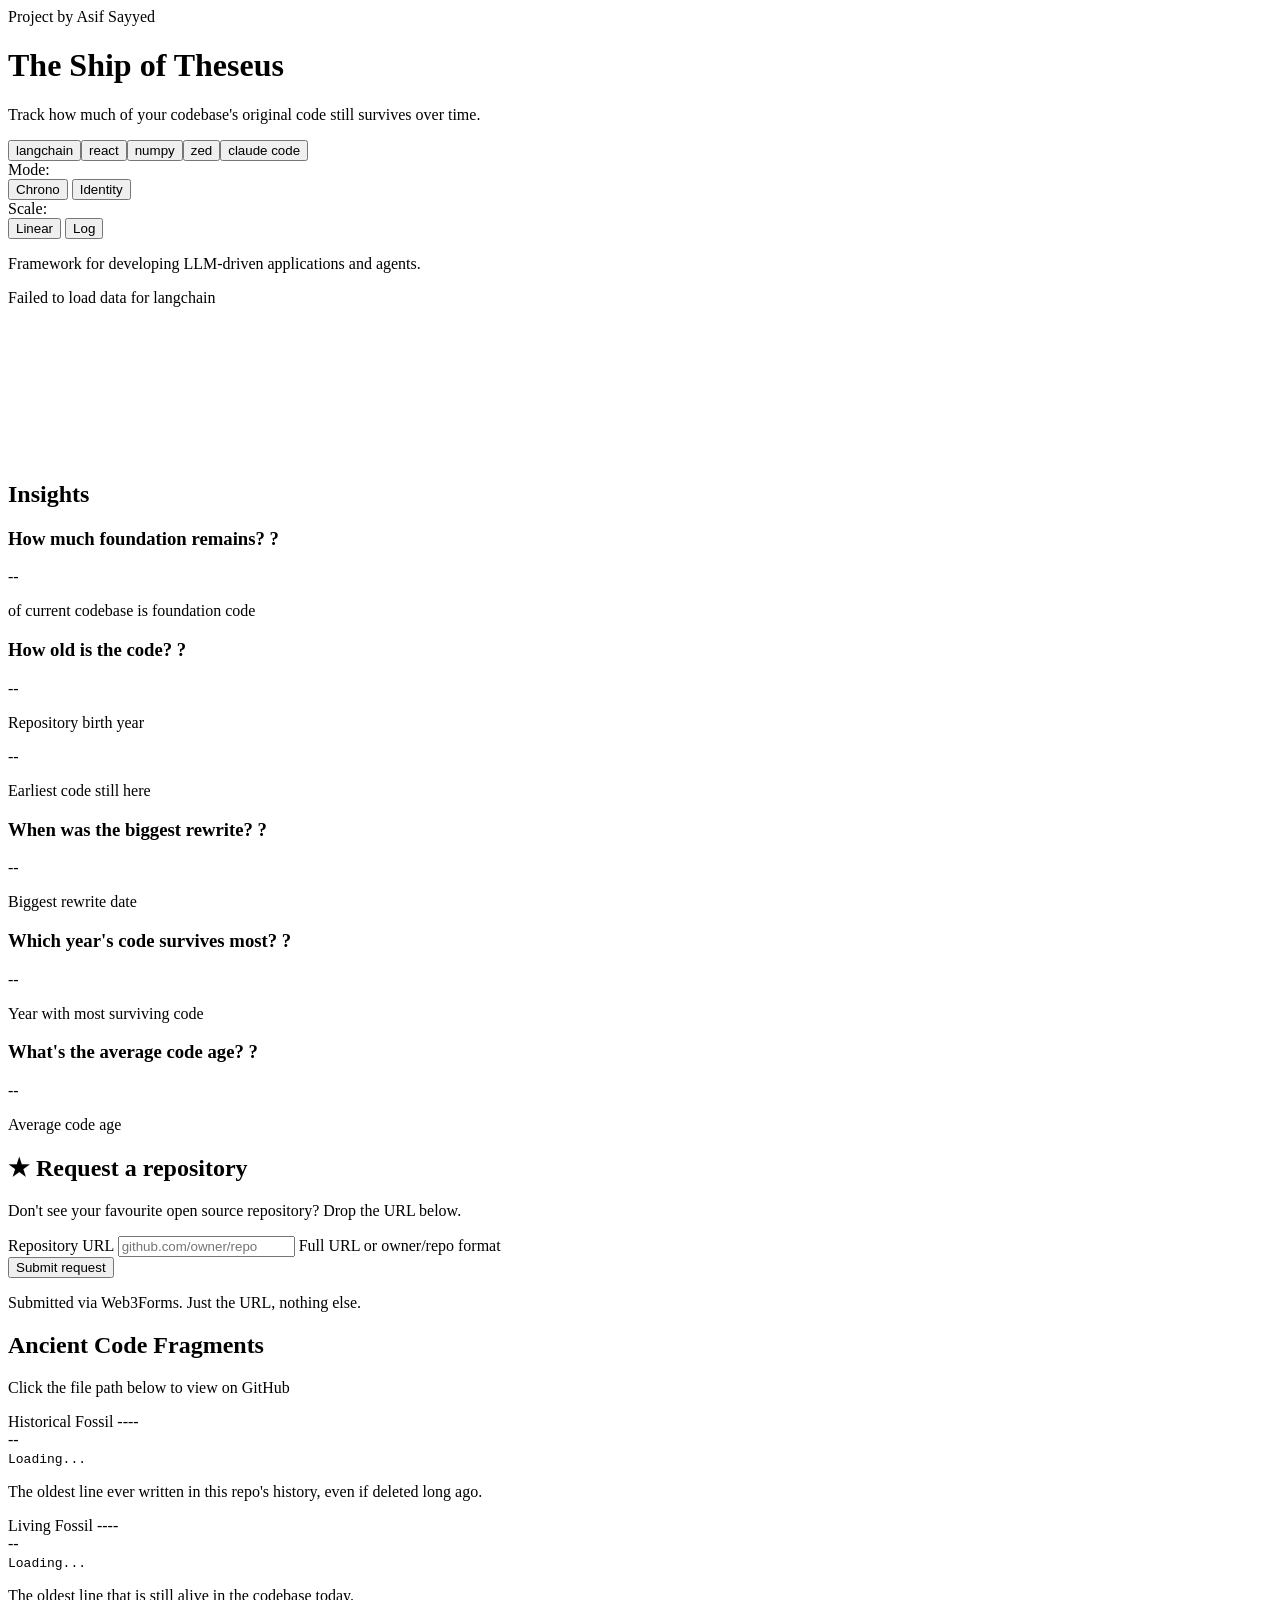
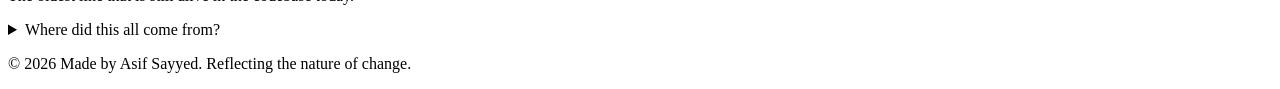
==== index.html @ 47efa6cd "#66 add og image and update url" ====
<!doctype html>
<html lang="en">
    <head>
        <meta charset="UTF-8" />
        <meta name="viewport" content="width=device-width, initial-scale=1.0" />
        <title>Ship of Theseus | Code Visualizer</title>
        <meta name="description" content="Ship of Theseus is an interactive code visualizer that tracks how much of a codebase's original code survives over time. Built by Asif Sayyed." />
        <meta name="keywords" content="Code Visualizer, Ship of Theseus, Git History, Data Visualization, Code Evolution, D3.js, Asif Sayyed" />
        <meta name="author" content="Asif Sayyed" />
        <meta name="robots" content="index, follow" />
        <link rel="canonical" href="https://theseus.asifdotexe.workers.dev/" />

        <!-- Open Graph -->
        <meta property="og:type" content="website" />
        <meta property="og:url" content="https://theseus.asifdotexe.workers.dev/" />
        <meta property="og:title" content="Ship of Theseus | Code Visualizer" />
        <meta property="og:description" content="Track how much of your codebase's original code still survives over time. Built by Asif Sayyed." />
        <meta property="og:image" content="https://theseus.asifdotexe.workers.dev/assets/og.webp" />

        <!-- Twitter Card -->
        <meta name="twitter:card" content="summary_large_image" />
        <meta name="twitter:title" content="Ship of Theseus | Code Visualizer" />
        <meta name="twitter:description" content="Track how much of your codebase's original code still survives over time." />
        <meta name="twitter:image" content="https://theseus.asifdotexe.workers.dev/assets/og.webp" />

        <!-- Structured Data (JSON-LD) - WebApplication -->
        <script type="application/ld+json">
        {
            "@context": "https://schema.org",
            "@type": "WebApplication",
            "name": "Ship of Theseus Code Visualizer",
            "url": "https://theseus.asifdotexe.workers.dev/",
            "description": "An interactive data visualization tool that tracks codebase evolution over time.",
            "applicationCategory": "DeveloperApplication",
            "author": {
                "@type": "Person",
                "name": "Asif Sayyed",
                "url": "https://sayyedasif.com/"
            }
        }
        </script>

        <link rel="icon" type="image/png" href="assets/theseus_favicon.png" />
        <!-- Typography: Playfair Display (Serif) & JetBrains Mono (Mono) -->
        <link rel="preconnect" href="https://fonts.googleapis.com" />
        <link rel="preconnect" href="https://fonts.gstatic.com" crossorigin />
        <link
            href="https://fonts.googleapis.com/css2?family=JetBrains+Mono:ital,wght@0,100..800;1,100..800&family=Playfair+Display:ital,wght@0,400..900;1,400..900&display=swap"
            rel="stylesheet"
        />
        <link rel="stylesheet" href="style.css" />
        <script src="https://d3js.org/d3.v7.min.js"></script>
    </head>

    <body>
        <div class="noise-overlay"></div>

        <main class="container">
            <header class="hero">
                <div class="author-badge">Project by Asif Sayyed</div>
                <h1 class="title">The Ship of Theseus</h1>
                <p class="subtitle">
                    Track how much of your codebase's original code still
                    survives over time.
                </p>

                <div class="controls-bar">
                    <div
                        id="repo-selector"
                        class="selector-pill"
                        role="group"
                        aria-label="Repository Selection"
                    >
                        <!-- Selectors will be injected here -->
                    </div>

                    <div class="settings-row">
                        <div class="settings-group">
                            <span class="control-label">Mode:</span>
                            <div
                                id="viz-mode-toggle"
                                class="selector-pill small"
                                role="group"
                            >
                                <button
                                    class="mode-btn active"
                                    data-mode="chronological"
                                >
                                    Chrono
                                </button>
                                <button class="mode-btn" data-mode="identity">
                                    Identity
                                </button>
                            </div>
                        </div>

                        <div class="settings-group">
                            <span class="control-label">Scale:</span>
                            <div
                                id="scale-toggle"
                                class="selector-pill small"
                                role="group"
                            >
                                <button
                                    class="scale-btn active"
                                    data-scale="linear"
                                >
                                    Linear
                                </button>
                                <button class="scale-btn" data-scale="log">
                                    Log
                                </button>
                            </div>
                        </div>
                    </div>
                </div>

                <p id="repo-description" class="repo-description"></p>
            </header>

            <section class="visualization-canvas">
                <!-- Skeleton Loader -->
                <div
                    id="chart-loading"
                    class="skeleton-loading-overlay hidden"
                    aria-hidden="true"
                >
                    <div class="skeleton-legend">
                        <div class="skeleton-pill"></div>
                        <div class="skeleton-pill"></div>
                        <div class="skeleton-pill"></div>
                        <div class="skeleton-pill"></div>
                    </div>
                    <div class="skeleton-chart">
                        <div class="skeleton-chart-inner">
                            <div class="skeleton-y-axis">
                                <div class="skeleton-tick"></div>
                                <div class="skeleton-tick"></div>
                                <div class="skeleton-tick"></div>
                                <div class="skeleton-tick"></div>
                                <div class="skeleton-tick"></div>
                            </div>
                            <div class="skeleton-area">
                                <div class="skeleton-wave wave-1"></div>
                                <div class="skeleton-wave wave-2"></div>
                                <div class="skeleton-wave wave-3"></div>
                            </div>
                        </div>
                        <div class="skeleton-x-axis">
                            <div class="skeleton-tick short"></div>
                            <div class="skeleton-tick short"></div>
                            <div class="skeleton-tick short"></div>
                            <div class="skeleton-tick short"></div>
                            <div class="skeleton-tick short"></div>
                            <div class="skeleton-tick short"></div>
                        </div>
                    </div>
                </div>

                <div
                    id="chart-error"
                    class="error-banner hidden"
                    role="alert"
                ></div>

                <div id="chart-container" class="chart-wrapper">
                    <div id="chart-legend" class="chart-legend"></div>
                    <svg
                        id="main-chart"
                        preserveAspectRatio="none"
                        role="group"
                        aria-label="Lines of code over time, stacked area chart showing code composition by year of origin"
                        aria-describedby="tooltip"
                    ></svg>
                    <div
                        id="tooltip"
                        class="custom-tooltip hidden"
                        role="tooltip"
                    ></div>
                </div>
            </section>

            <section
                class="insights-grid"
                aria-live="polite"
                aria-atomic="true"
            >
                <h2 class="visually-hidden">Insights</h2>
                <div class="insight-card surface-panel" id="card-evolution">
                    <h3 class="card-title">
                        How much foundation remains?
                        <span
                            class="help-icon"
                            tabindex="0"
                            data-tooltip="Percentage of the current codebase that originated in the foundation year"
                            >?</span
                        >
                    </h3>
                    <div class="card-content">
                        <p class="metric-value" id="percent-replaced">--</p>
                        <p class="metric-label">
                            of current codebase is foundation code
                        </p>
                    </div>
                </div>
                <div class="insight-card surface-panel" id="card-ancestry">
                    <h3 class="card-title">
                        How old is the code?
                        <span
                            class="help-icon"
                            tabindex="0"
                            data-tooltip="Earliest year when any code in the current codebase was originally written"
                            >?</span
                        >
                    </h3>
                    <div class="card-content-split">
                        <div class="metric-group">
                            <p class="metric-value small" id="birth-year">--</p>
                            <p class="metric-label">Repository birth year</p>
                        </div>
                        <div class="metric-group">
                            <p class="metric-value small" id="oldest-line">
                                --
                            </p>
                            <p class="metric-label">Earliest code still here</p>
                        </div>
                    </div>
                </div>
                <div
                    class="insight-card surface-panel"
                    id="card-transformation"
                >
                    <h3 class="card-title">
                        When was the biggest rewrite?
                        <span
                            class="help-icon"
                            tabindex="0"
                            data-tooltip="Date when the largest single drop in original code occurred"
                            >?</span
                        >
                    </h3>
                    <div class="card-content">
                        <p class="metric-value" id="transformation-date">--</p>
                        <p class="metric-label">Biggest rewrite date</p>
                    </div>
                </div>
                <div class="insight-card surface-panel" id="card-peak">
                    <h3 class="card-title">
                        Which year's code survives most?
                        <span
                            class="help-icon"
                            tabindex="0"
                            data-tooltip="Year of origin with the most lines still present in today's codebase"
                            >?</span
                        >
                    </h3>
                    <div class="card-content">
                        <p class="metric-value" id="peak-year">--</p>
                        <p class="metric-label">
                            Year with most surviving code
                        </p>
                    </div>
                </div>
                <div class="insight-card surface-panel" id="card-age">
                    <h3 class="card-title">
                        What's the average code age?
                        <span
                            class="help-icon"
                            tabindex="0"
                            data-tooltip="Average age of all code lines in today's codebase"
                            >?</span
                        >
                    </h3>
                    <div class="card-content">
                        <p class="metric-value" id="mean-code-age">--</p>
                        <p class="metric-label">Average code age</p>
                    </div>
                </div>
            </section>

            <section class="repo-request surface-panel">
                <h2 class="repo-request-title">
                    <span class="repo-request-icon">&#9733;</span>
                    Request a repository
                </h2>
                <p class="repo-request-desc">
                    Don't see your favourite open source repository? Drop the URL
                    below.
                </p>
                <form class="repo-request-form" id="repo-request-form">
                    <div class="repo-request-field">
                        <label for="repo-url" class="visually-hidden"
                            >Repository URL</label
                        >
                        <input
                            type="text"
                            id="repo-url"
                            class="repo-request-input"
                            placeholder="github.com/owner/repo"
                            required
                            maxlength="200"
                            aria-describedby="repo-url-hint"
                        />
                        <span id="repo-url-hint" class="repo-request-hint"
                            >Full URL or owner/repo format</span
                        >
                    </div>
                    <button type="submit" class="repo-request-submit">
                        Submit request
                    </button>
                    <p
                        class="repo-request-feedback"
                        id="repo-request-feedback"
                        aria-live="polite"
                    ></p>
                </form>
                <p class="repo-request-note">
                    Submitted via Web3Forms. Just the URL, nothing else.
                </p>
            </section>
            <section class="fossil-finder surface-panel">
                <h2 class="section-title">Ancient Code Fragments</h2>
                <p class="fossil-hint">
                    Click the file path below to view on GitHub
                </p>
                <div class="fossil-grid">
                    <div class="fossil-card" id="fossil-genesis">
                        <div class="fossil-header">
                            <span class="fossil-label">Historical Fossil</span>
                            <span class="fossil-year" id="genesis-year"
                                >----</span
                            >
                        </div>
                        <div class="fossil-meta">
                            <span id="genesis-file">--</span>
                            <span
                                class="fossil-commit"
                                id="genesis-commit"
                            ></span>
                        </div>
                        <div class="fossil-code">
                            <code id="genesis-content">Loading...</code>
                        </div>
                        <p class="fossil-description">
                            The oldest line ever written in this repo's history,
                            even if deleted long ago.
                        </p>
                    </div>
                    <div class="fossil-card" id="fossil-survivor">
                        <div class="fossil-header">
                            <span class="fossil-label">Living Fossil</span>
                            <span class="fossil-year" id="survivor-year"
                                >----</span
                            >
                        </div>
                        <div class="fossil-meta">
                            <span id="survivor-file">--</span>
                            <span
                                class="fossil-commit"
                                id="survivor-commit"
                            ></span>
                        </div>
                        <div class="fossil-code">
                            <code id="survivor-content">Loading...</code>
                        </div>
                        <p class="fossil-description">
                            The oldest line that is still alive in the codebase
                            today.
                        </p>
                    </div>
                </div>
            </section>

            <section class="personal-narrative">
                <details>
                    <summary class="narrative-title">
                        Where did this all come from?
                    </summary>
                    <div class="narrative-content">
                        <p>
                            Built by Asif Sayyed, a data scientist wondering if
                            the
                            <a
                                href="https://second-brain.asifdotexe.workers.dev/?stackedNotes=ship-of-theseus"
                                target="_blank"
                                rel="noopener noreferrer"
                                class="philosophy-link"
                                >Ship of Theseus</a
                            >
                            paradox applies to codebases, if you replace every
                            line over time, is it still the same repo? This tool
                            tracks how much original code survives as projects
                            evolve.
                        </p>
                        <div class="signature">
                            Asif Sayyed<br />
                            <span class="signature-subtitle"
                                >Data Scientist who also happens to read far too
                                much philosophy</span
                            >
                        </div>
                    </div>
                </details>
            </section>

            <footer class="footer">
                <p class="footer-text">
                    &copy; 2026 Made by Asif Sayyed. Reflecting the nature of
                    change.
                </p>
            </footer>
        </main>

        <script src="app.js"></script>
    </body>
</html>
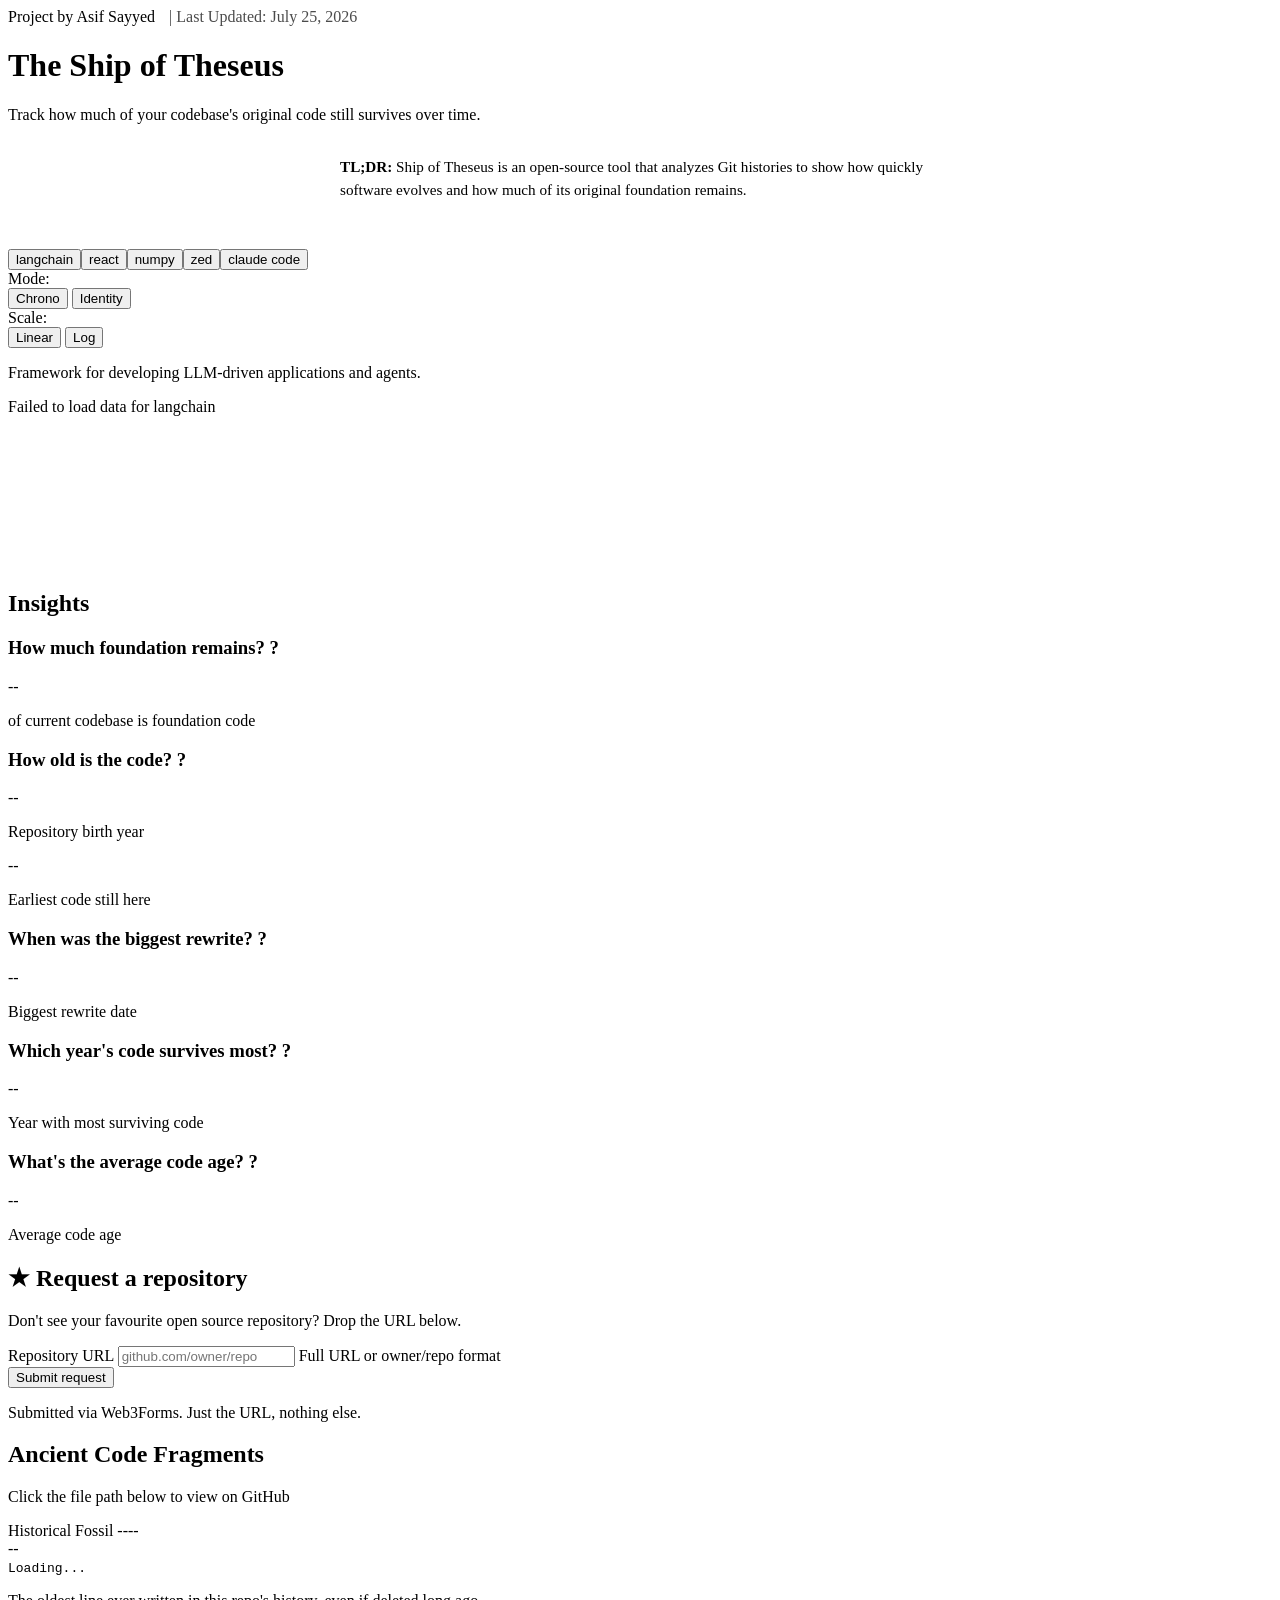
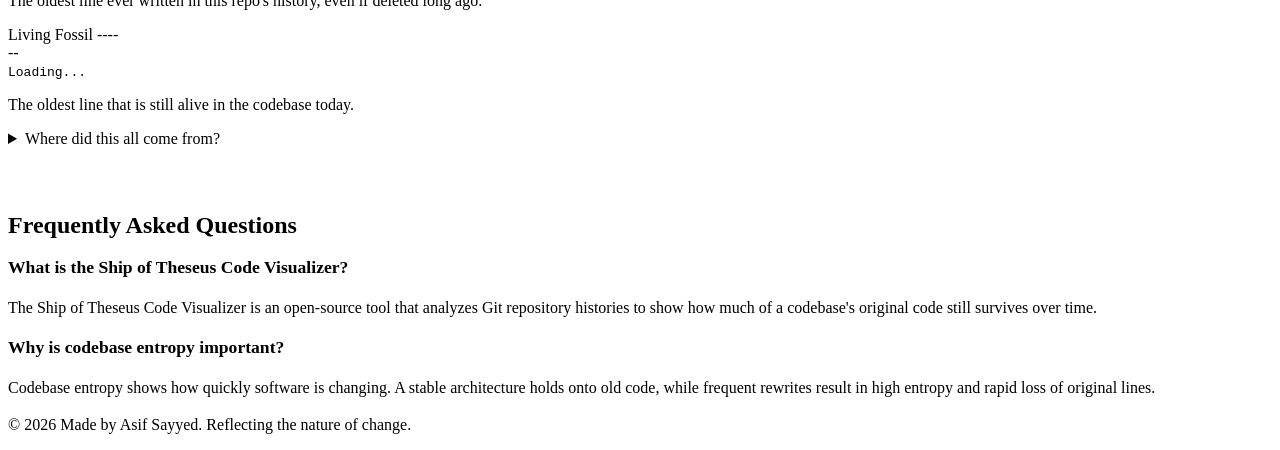
==== commit 41520b3d: "#66: implement geo" ====
--- a/index.html
+++ b/index.html
@@ -23,24 +23,67 @@
         <meta name="twitter:description" content="Track how much of your codebase's original code still survives over time." />
         <meta name="twitter:image" content="https://theseus.asifdotexe.workers.dev/assets/og.webp" />
 
-        <!-- Structured Data (JSON-LD) - WebApplication -->
+        <!-- Structured Data (JSON-LD) - WebApplication and SoftwareSourceCode -->
         <script type="application/ld+json">
-        {
-            "@context": "https://schema.org",
-            "@type": "WebApplication",
-            "name": "Ship of Theseus Code Visualizer",
-            "url": "https://theseus.asifdotexe.workers.dev/",
-            "description": "An interactive data visualization tool that tracks codebase evolution over time.",
-            "applicationCategory": "DeveloperApplication",
-            "author": {
-                "@type": "Person",
-                "name": "Asif Sayyed",
-                "url": "https://sayyedasif.com/"
+        [
+            {
+                "@context": "https://schema.org",
+                "@type": "WebApplication",
+                "name": "Ship of Theseus Code Visualizer",
+                "url": "https://theseus.asifdotexe.workers.dev/",
+                "description": "An interactive data visualization tool that tracks codebase evolution over time.",
+                "applicationCategory": "DeveloperApplication",
+                "author": {
+                    "@type": "Person",
+                    "name": "Asif Sayyed",
+                    "url": "https://sayyedasif.com/",
+                    "jobTitle": "Data Scientist"
+                },
+                "dateModified": "2026-07-25"
+            },
+            {
+                "@context": "https://schema.org",
+                "@type": "SoftwareSourceCode",
+                "name": "Ship of Theseus",
+                "codeRepository": "https://github.com/Asifdotexe/Theseus",
+                "programmingLanguage": ["Python", "JavaScript", "HTML", "CSS"],
+                "description": "A tool that tracks how much of a codebase's original code still survives over time.",
+                "author": {
+                    "@type": "Person",
+                    "name": "Asif Sayyed",
+                    "url": "https://sayyedasif.com/"
+                },
+                "dateModified": "2026-07-25"
+            },
+            {
+                "@context": "https://schema.org",
+                "@type": "FAQPage",
+                "mainEntity": [{
+                    "@type": "Question",
+                    "name": "What is the Ship of Theseus Code Visualizer?",
+                    "acceptedAnswer": {
+                        "@type": "Answer",
+                        "text": "The Ship of Theseus Code Visualizer is an open-source tool that analyzes Git repository histories to show how much of a codebase's original code still survives over time."
+                    }
+                }, {
+                    "@type": "Question",
+                    "name": "Why is codebase entropy important?",
+                    "acceptedAnswer": {
+                        "@type": "Answer",
+                        "text": "Codebase entropy shows how quickly software is changing. A stable architecture holds onto old code, while frequent rewrites result in high entropy and rapid loss of original lines."
+                    }
+                }]
             }
-        }
+        ]
         </script>
 
         <link rel="icon" type="image/png" href="assets/theseus_favicon.png" />
+        <link rel="apple-touch-icon" href="assets/theseus_favicon.png" />
+        <link rel="manifest" href="manifest.json" />
+        
+        <!-- Preload critical assets for Core Web Vitals -->
+        <link rel="preload" href="style.css" as="style" />
+        
         <!-- Typography: Playfair Display (Serif) & JetBrains Mono (Mono) -->
         <link rel="preconnect" href="https://fonts.googleapis.com" />
         <link rel="preconnect" href="https://fonts.gstatic.com" crossorigin />
@@ -53,15 +96,26 @@
     </head>
 
     <body>
+        <noscript>
+            <div style="padding: 20px; background-color: #f8d7da; color: #721c24; text-align: center; font-family: sans-serif;">
+                <strong>JavaScript is required to run the Ship of Theseus code visualizer.</strong><br/>
+                This interactive tool visualizes Git history data using D3.js. 
+                <a href="https://github.com/Asifdotexe/Theseus" style="color: #721c24; font-weight: bold; text-decoration: underline;">Visit the GitHub Repository</a> for more details and screenshots.
+            </div>
+        </noscript>
+        
         <div class="noise-overlay"></div>
 
         <main class="container">
             <header class="hero">
-                <div class="author-badge">Project by Asif Sayyed</div>
+                <div class="author-badge">Project by Asif Sayyed <span style="opacity: 0.7; margin-left: 10px;">| Last Updated: <time datetime="2026-07-25">July 25, 2026</time></span></div>
                 <h1 class="title">The Ship of Theseus</h1>
                 <p class="subtitle">
                     Track how much of your codebase's original code still
                     survives over time.
+                </p>
+                <p class="tldr" style="max-width: 600px; margin: 0 auto 2rem; font-size: 0.95rem; line-height: 1.5; color: var(--text-secondary); background: var(--surface); padding: 1rem; border-radius: 8px; border: 1px solid var(--border);">
+                    <strong>TL;DR:</strong> Ship of Theseus is an open-source tool that analyzes Git histories to show how quickly software evolves and how much of its original foundation remains.
                 </p>
 
                 <div class="controls-bar">
@@ -403,6 +457,18 @@
                 </details>
             </section>
 
+            <section class="faq-section" style="margin-top: 4rem;">
+                <h2 style="font-size: 1.5rem; margin-bottom: 1rem; color: var(--text-primary);">Frequently Asked Questions</h2>
+                <div class="faq-item" style="margin-bottom: 1rem;">
+                    <h3 style="font-size: 1.1rem; color: var(--text-primary);">What is the Ship of Theseus Code Visualizer?</h3>
+                    <p style="color: var(--text-secondary); line-height: 1.5;">The Ship of Theseus Code Visualizer is an open-source tool that analyzes Git repository histories to show how much of a codebase's original code still survives over time.</p>
+                </div>
+                <div class="faq-item" style="margin-bottom: 1rem;">
+                    <h3 style="font-size: 1.1rem; color: var(--text-primary);">Why is codebase entropy important?</h3>
+                    <p style="color: var(--text-secondary); line-height: 1.5;">Codebase entropy shows how quickly software is changing. A stable architecture holds onto old code, while frequent rewrites result in high entropy and rapid loss of original lines.</p>
+                </div>
+            </section>
+
             <footer class="footer">
                 <p class="footer-text">
                     &copy; 2026 Made by Asif Sayyed. Reflecting the nature of
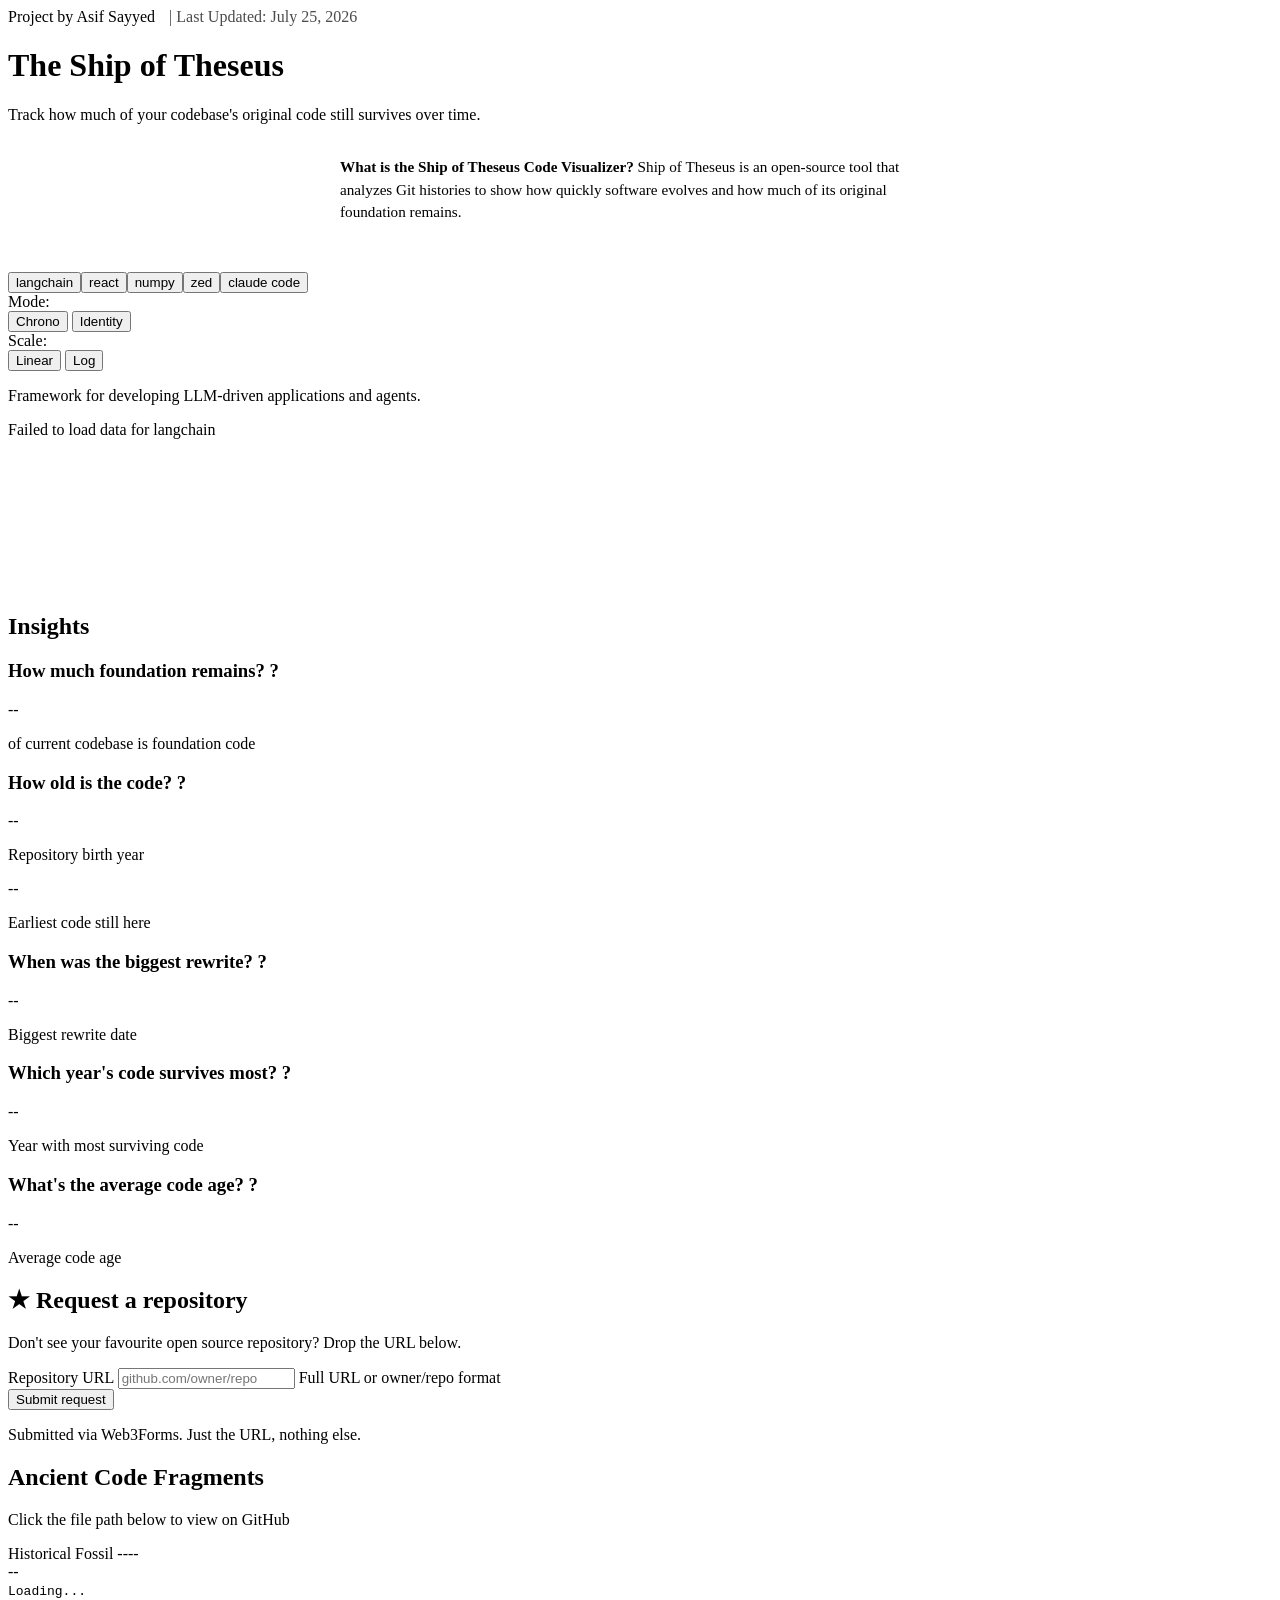
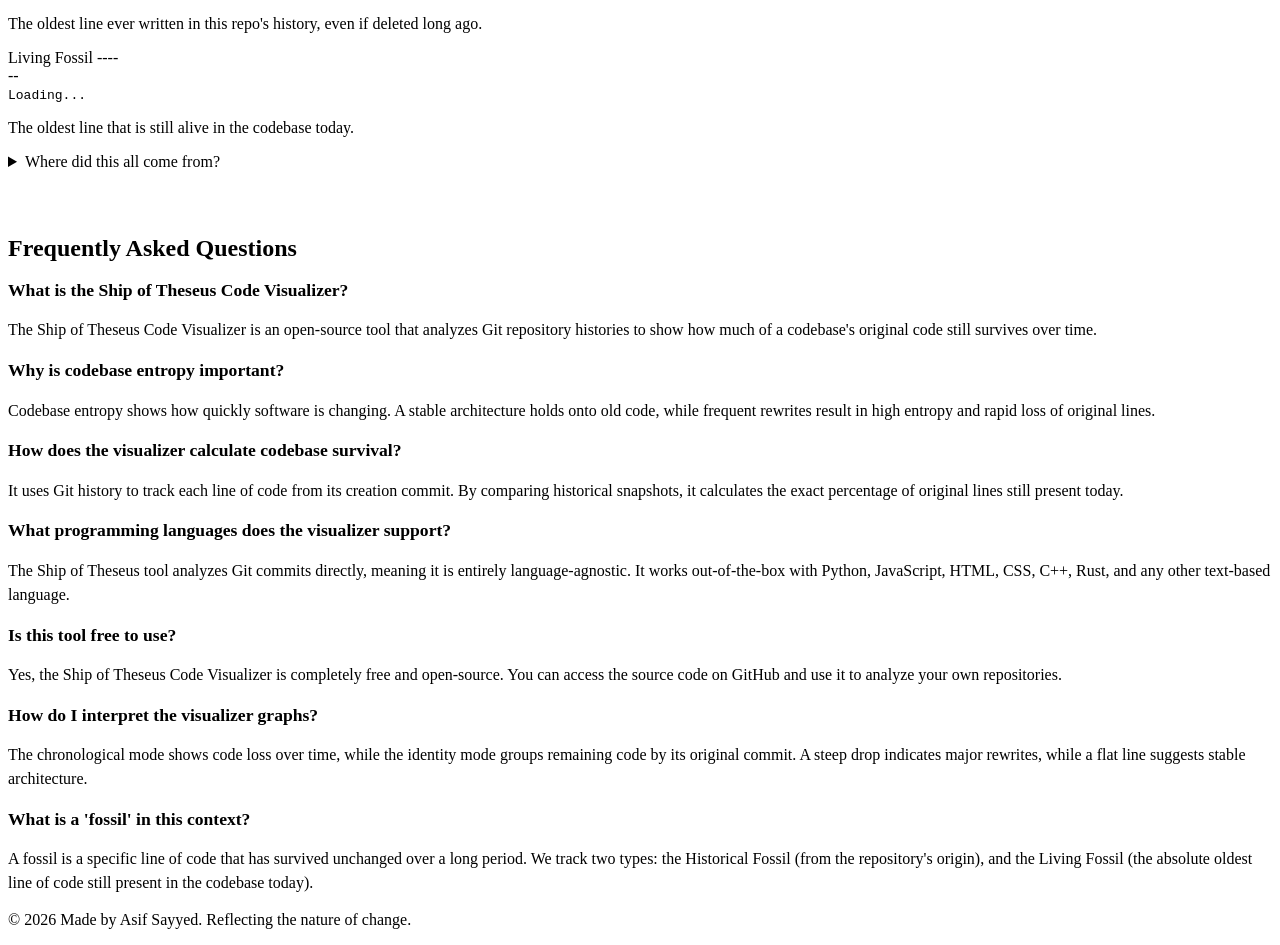
==== commit ebe9ee5d: "#66 added more faqs" ====
--- a/index.html
+++ b/index.html
@@ -72,6 +72,41 @@
                         "@type": "Answer",
                         "text": "Codebase entropy shows how quickly software is changing. A stable architecture holds onto old code, while frequent rewrites result in high entropy and rapid loss of original lines."
                     }
+                }, {
+                    "@type": "Question",
+                    "name": "How does the Ship of Theseus visualizer calculate codebase survival?",
+                    "acceptedAnswer": {
+                        "@type": "Answer",
+                        "text": "It uses Git history to track each line of code from its creation commit. By comparing historical snapshots, it calculates the exact percentage of original lines still present today."
+                    }
+                }, {
+                    "@type": "Question",
+                    "name": "What programming languages does the visualizer support?",
+                    "acceptedAnswer": {
+                        "@type": "Answer",
+                        "text": "The Ship of Theseus tool analyzes Git commits directly, meaning it is entirely language-agnostic. It works out-of-the-box with Python, JavaScript, HTML, CSS, C++, Rust, and any other text-based language."
+                    }
+                }, {
+                    "@type": "Question",
+                    "name": "Is this tool free to use?",
+                    "acceptedAnswer": {
+                        "@type": "Answer",
+                        "text": "Yes, the Ship of Theseus Code Visualizer is completely free and open-source. You can access the source code on GitHub and use it to analyze your own repositories."
+                    }
+                }, {
+                    "@type": "Question",
+                    "name": "How do I interpret the visualizer graphs?",
+                    "acceptedAnswer": {
+                        "@type": "Answer",
+                        "text": "The chronological mode shows code loss over time, while the identity mode groups remaining code by its original commit. A steep drop indicates major rewrites, while a flat line suggests stable architecture."
+                    }
+                }, {
+                    "@type": "Question",
+                    "name": "What is a 'fossil' in this context?",
+                    "acceptedAnswer": {
+                        "@type": "Answer",
+                        "text": "A fossil is a specific line of code that has survived unchanged over a long period. We track two types: the Historical Fossil (from the repository's origin), and the Living Fossil (the absolute oldest line of code still present in the codebase today)."
+                    }
                 }]
             }
         ]
@@ -114,9 +149,9 @@
                     Track how much of your codebase's original code still
                     survives over time.
                 </p>
-                <p class="tldr" style="max-width: 600px; margin: 0 auto 2rem; font-size: 0.95rem; line-height: 1.5; color: var(--text-secondary); background: var(--surface); padding: 1rem; border-radius: 8px; border: 1px solid var(--border);">
-                    <strong>TL;DR:</strong> Ship of Theseus is an open-source tool that analyzes Git histories to show how quickly software evolves and how much of its original foundation remains.
-                </p>
+                <blockquote class="aeo-extraction" style="max-width: 600px; margin: 0 auto 2rem; font-size: 0.95rem; line-height: 1.5; color: var(--text-secondary); background: var(--surface); padding: 1rem; border-radius: 8px; border: 1px solid var(--border); text-align: left;">
+                    <strong>What is the Ship of Theseus Code Visualizer?</strong> Ship of Theseus is an open-source tool that analyzes Git histories to show how quickly software evolves and how much of its original foundation remains.
+                </blockquote>
 
                 <div class="controls-bar">
                     <div
@@ -467,6 +502,26 @@
                     <h3 style="font-size: 1.1rem; color: var(--text-primary);">Why is codebase entropy important?</h3>
                     <p style="color: var(--text-secondary); line-height: 1.5;">Codebase entropy shows how quickly software is changing. A stable architecture holds onto old code, while frequent rewrites result in high entropy and rapid loss of original lines.</p>
                 </div>
+                <div class="faq-item" style="margin-bottom: 1rem;">
+                    <h3 style="font-size: 1.1rem; color: var(--text-primary);">How does the visualizer calculate codebase survival?</h3>
+                    <p style="color: var(--text-secondary); line-height: 1.5;">It uses Git history to track each line of code from its creation commit. By comparing historical snapshots, it calculates the exact percentage of original lines still present today.</p>
+                </div>
+                <div class="faq-item" style="margin-bottom: 1rem;">
+                    <h3 style="font-size: 1.1rem; color: var(--text-primary);">What programming languages does the visualizer support?</h3>
+                    <p style="color: var(--text-secondary); line-height: 1.5;">The Ship of Theseus tool analyzes Git commits directly, meaning it is entirely language-agnostic. It works out-of-the-box with Python, JavaScript, HTML, CSS, C++, Rust, and any other text-based language.</p>
+                </div>
+                <div class="faq-item" style="margin-bottom: 1rem;">
+                    <h3 style="font-size: 1.1rem; color: var(--text-primary);">Is this tool free to use?</h3>
+                    <p style="color: var(--text-secondary); line-height: 1.5;">Yes, the Ship of Theseus Code Visualizer is completely free and open-source. You can access the source code on GitHub and use it to analyze your own repositories.</p>
+                </div>
+                <div class="faq-item" style="margin-bottom: 1rem;">
+                    <h3 style="font-size: 1.1rem; color: var(--text-primary);">How do I interpret the visualizer graphs?</h3>
+                    <p style="color: var(--text-secondary); line-height: 1.5;">The chronological mode shows code loss over time, while the identity mode groups remaining code by its original commit. A steep drop indicates major rewrites, while a flat line suggests stable architecture.</p>
+                </div>
+                <div class="faq-item" style="margin-bottom: 1rem;">
+                    <h3 style="font-size: 1.1rem; color: var(--text-primary);">What is a 'fossil' in this context?</h3>
+                    <p style="color: var(--text-secondary); line-height: 1.5;">A fossil is a specific line of code that has survived unchanged over a long period. We track two types: the Historical Fossil (from the repository's origin), and the Living Fossil (the absolute oldest line of code still present in the codebase today).</p>
+                </div>
             </section>
 
             <footer class="footer">
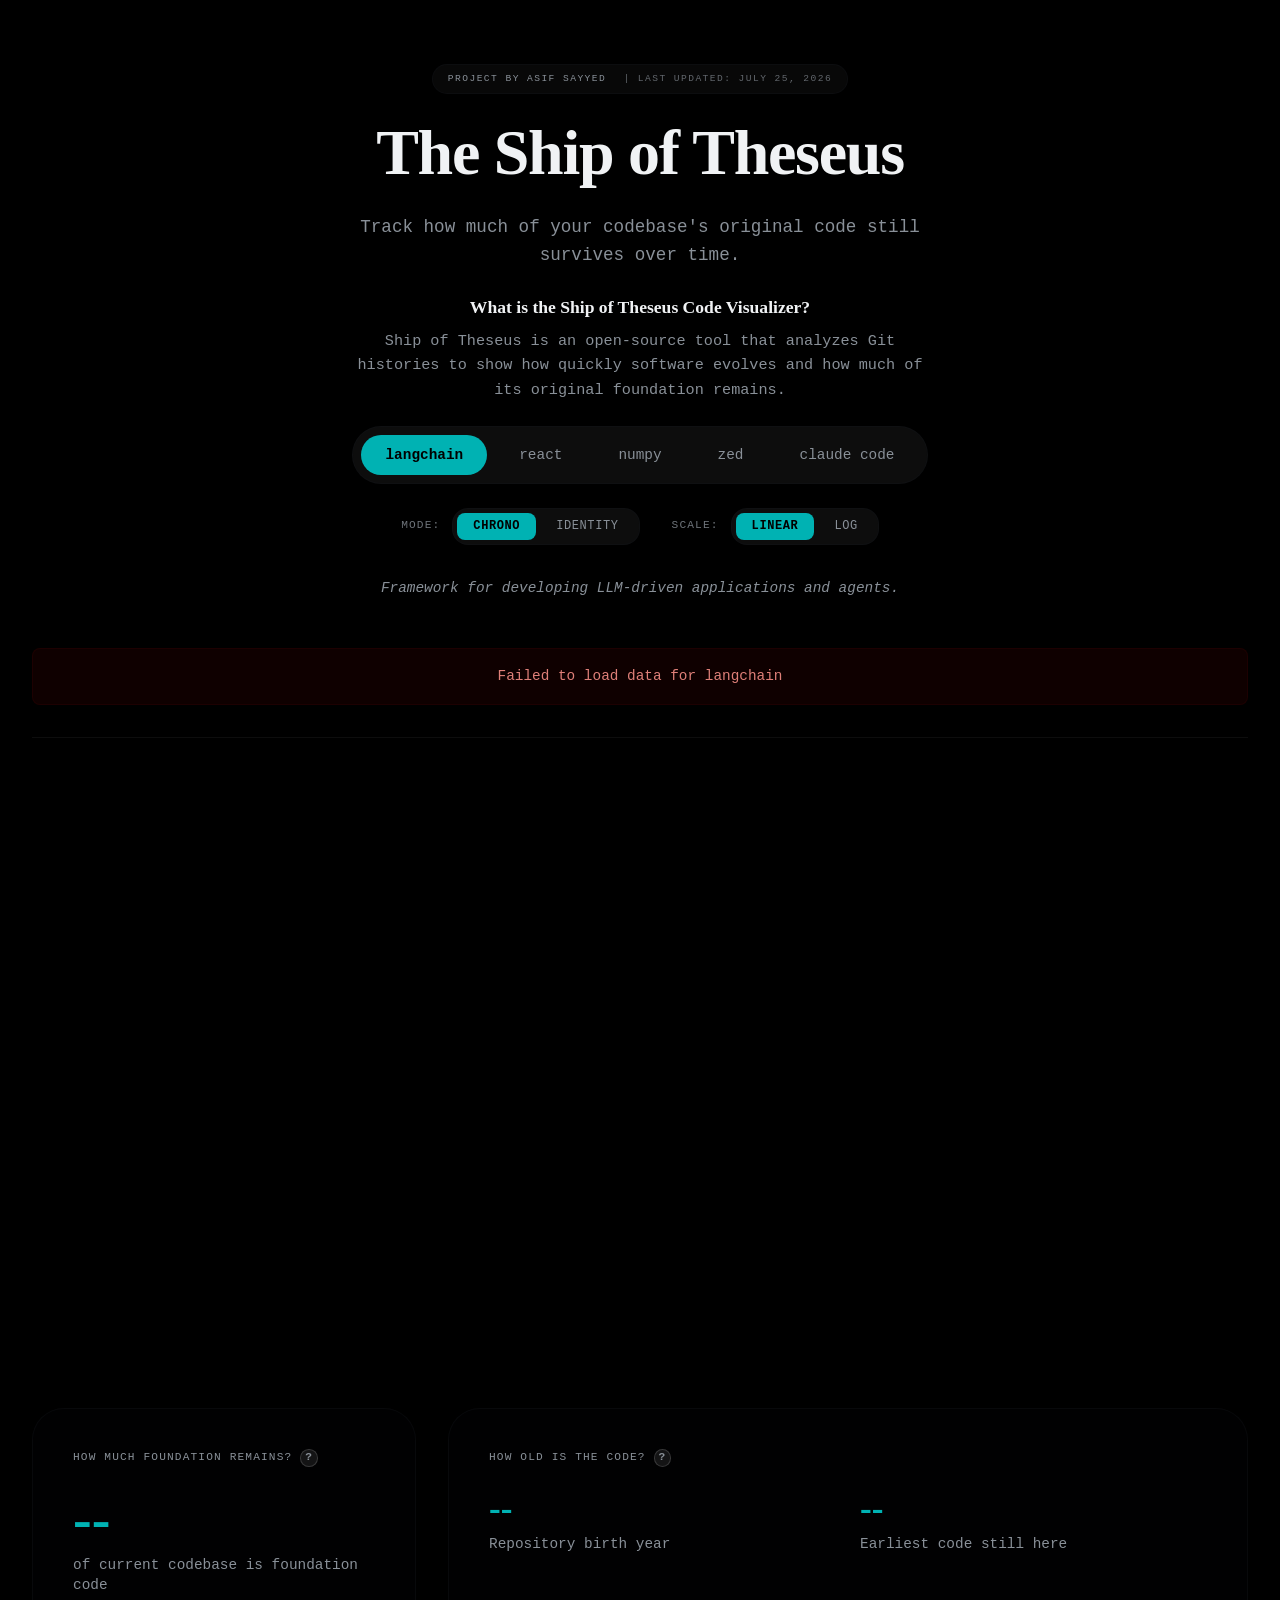
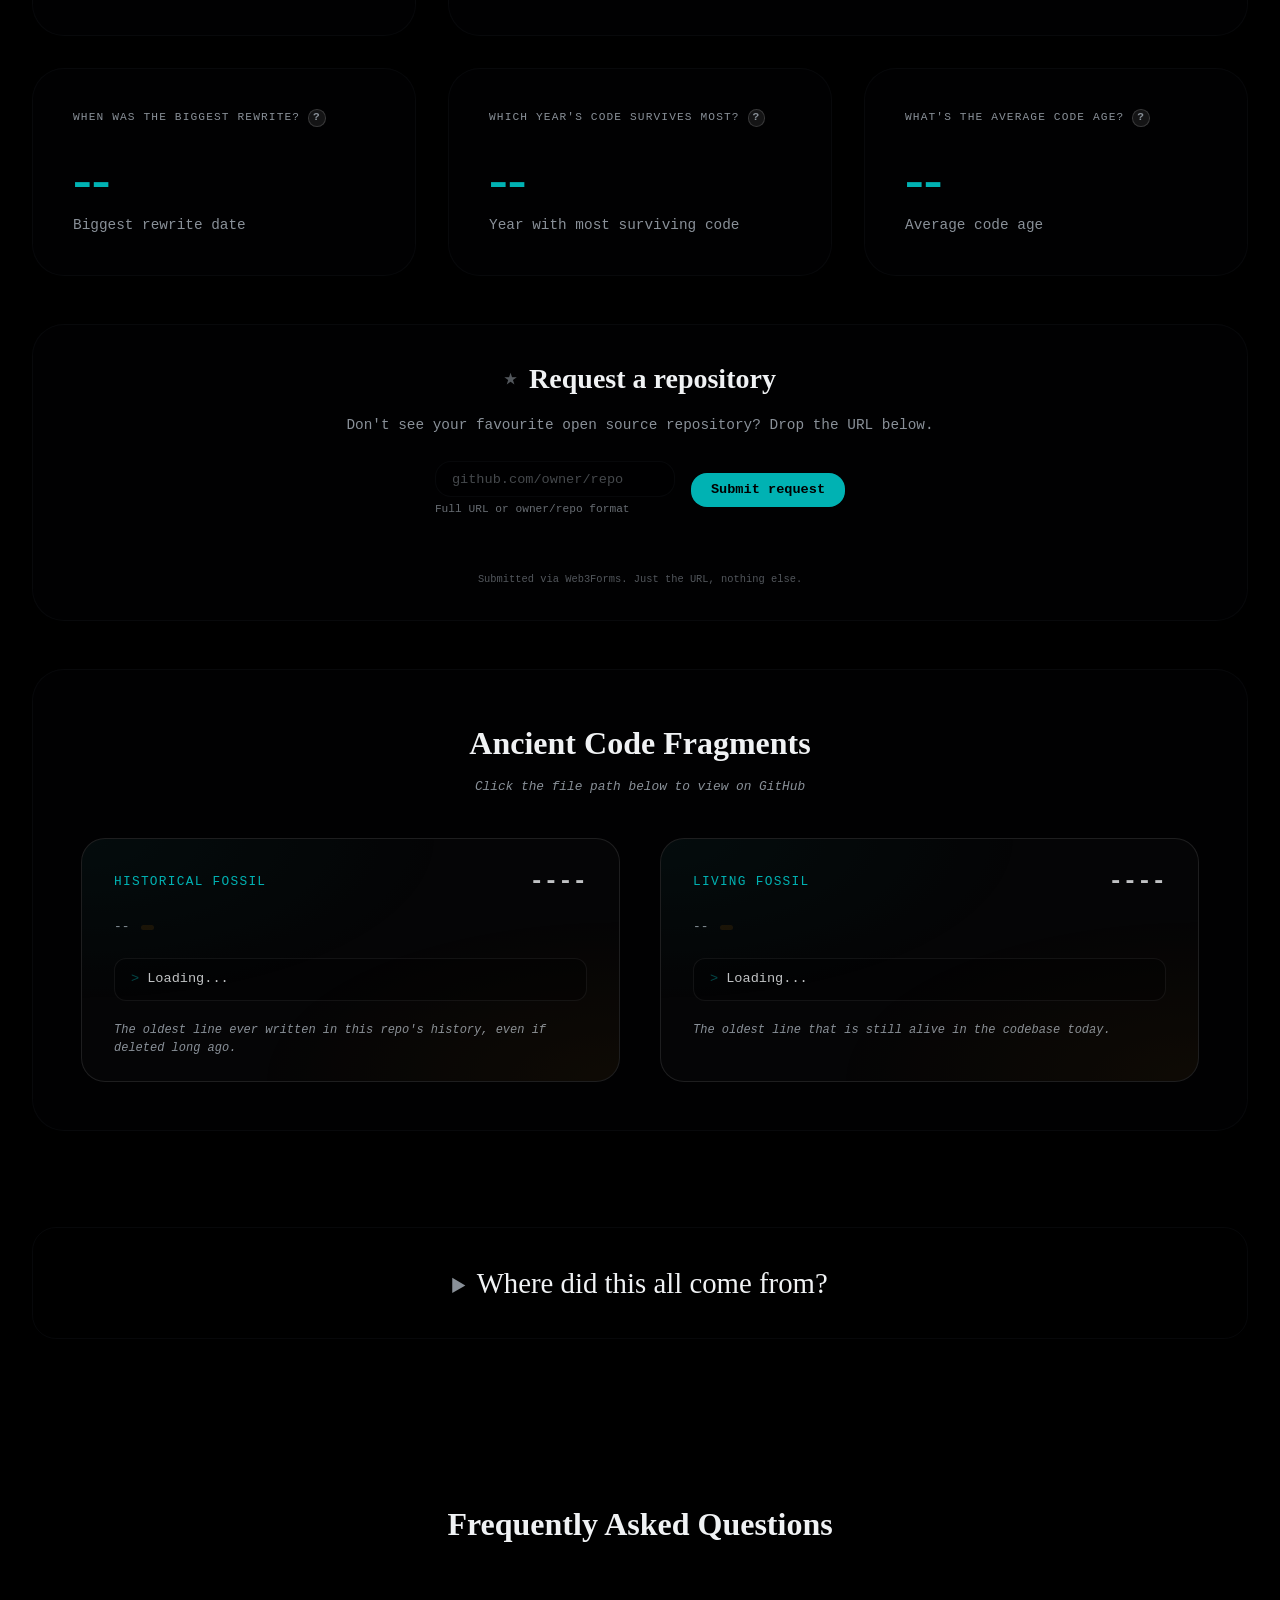
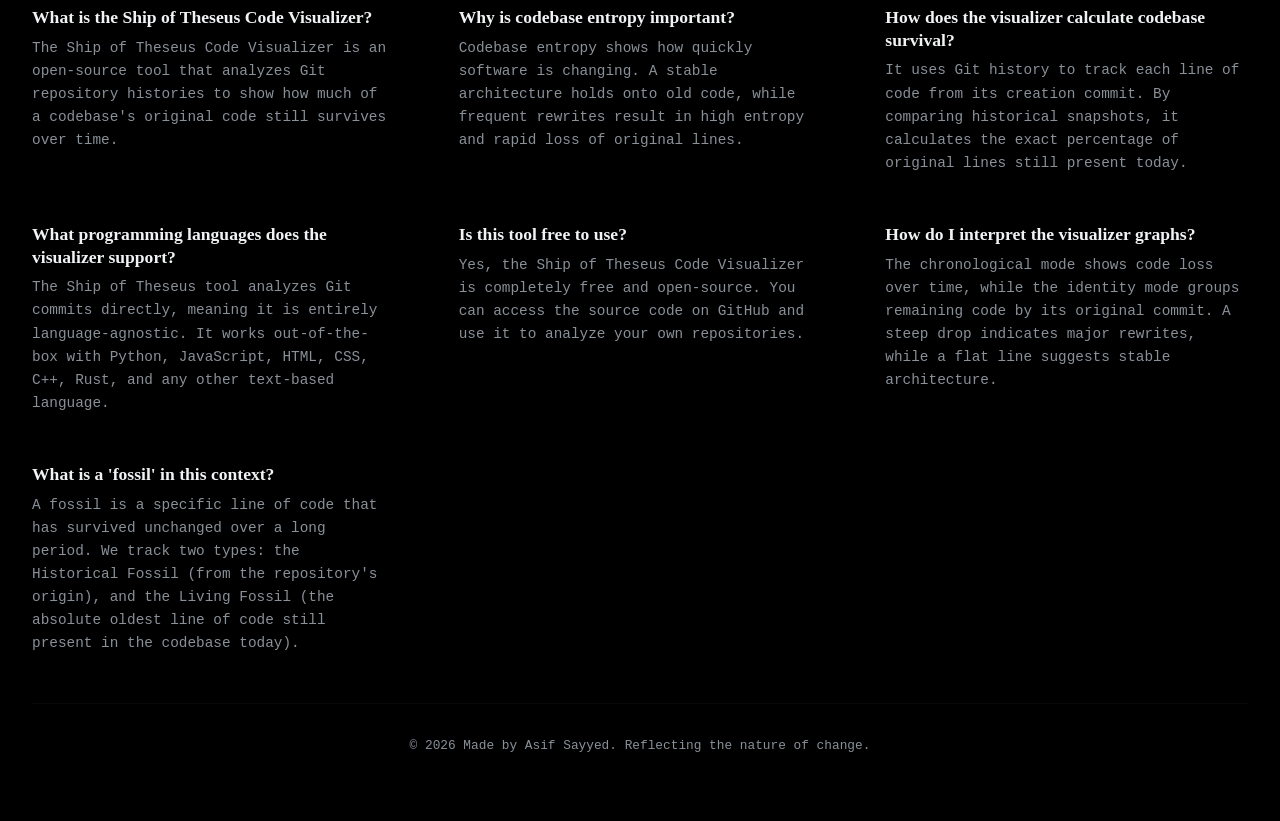
==== commit 8bf66fc1: "#66 updated the style of css" ====
--- a/index.html
+++ b/index.html
@@ -149,8 +149,9 @@
                     Track how much of your codebase's original code still
                     survives over time.
                 </p>
-                <blockquote class="aeo-extraction" style="max-width: 600px; margin: 0 auto 2rem; font-size: 0.95rem; line-height: 1.5; color: var(--text-secondary); background: var(--surface); padding: 1rem; border-radius: 8px; border: 1px solid var(--border); text-align: left;">
-                    <strong>What is the Ship of Theseus Code Visualizer?</strong> Ship of Theseus is an open-source tool that analyzes Git histories to show how quickly software evolves and how much of its original foundation remains.
+                <blockquote class="aeo-extraction">
+                    <strong>What is the Ship of Theseus Code Visualizer?</strong> 
+                    <span>Ship of Theseus is an open-source tool that analyzes Git histories to show how quickly software evolves and how much of its original foundation remains.</span>
                 </blockquote>
 
                 <div class="controls-bar">
@@ -492,35 +493,37 @@
                 </details>
             </section>
 
-            <section class="faq-section" style="margin-top: 4rem;">
-                <h2 style="font-size: 1.5rem; margin-bottom: 1rem; color: var(--text-primary);">Frequently Asked Questions</h2>
-                <div class="faq-item" style="margin-bottom: 1rem;">
-                    <h3 style="font-size: 1.1rem; color: var(--text-primary);">What is the Ship of Theseus Code Visualizer?</h3>
-                    <p style="color: var(--text-secondary); line-height: 1.5;">The Ship of Theseus Code Visualizer is an open-source tool that analyzes Git repository histories to show how much of a codebase's original code still survives over time.</p>
-                </div>
-                <div class="faq-item" style="margin-bottom: 1rem;">
-                    <h3 style="font-size: 1.1rem; color: var(--text-primary);">Why is codebase entropy important?</h3>
-                    <p style="color: var(--text-secondary); line-height: 1.5;">Codebase entropy shows how quickly software is changing. A stable architecture holds onto old code, while frequent rewrites result in high entropy and rapid loss of original lines.</p>
-                </div>
-                <div class="faq-item" style="margin-bottom: 1rem;">
-                    <h3 style="font-size: 1.1rem; color: var(--text-primary);">How does the visualizer calculate codebase survival?</h3>
-                    <p style="color: var(--text-secondary); line-height: 1.5;">It uses Git history to track each line of code from its creation commit. By comparing historical snapshots, it calculates the exact percentage of original lines still present today.</p>
-                </div>
-                <div class="faq-item" style="margin-bottom: 1rem;">
-                    <h3 style="font-size: 1.1rem; color: var(--text-primary);">What programming languages does the visualizer support?</h3>
-                    <p style="color: var(--text-secondary); line-height: 1.5;">The Ship of Theseus tool analyzes Git commits directly, meaning it is entirely language-agnostic. It works out-of-the-box with Python, JavaScript, HTML, CSS, C++, Rust, and any other text-based language.</p>
-                </div>
-                <div class="faq-item" style="margin-bottom: 1rem;">
-                    <h3 style="font-size: 1.1rem; color: var(--text-primary);">Is this tool free to use?</h3>
-                    <p style="color: var(--text-secondary); line-height: 1.5;">Yes, the Ship of Theseus Code Visualizer is completely free and open-source. You can access the source code on GitHub and use it to analyze your own repositories.</p>
-                </div>
-                <div class="faq-item" style="margin-bottom: 1rem;">
-                    <h3 style="font-size: 1.1rem; color: var(--text-primary);">How do I interpret the visualizer graphs?</h3>
-                    <p style="color: var(--text-secondary); line-height: 1.5;">The chronological mode shows code loss over time, while the identity mode groups remaining code by its original commit. A steep drop indicates major rewrites, while a flat line suggests stable architecture.</p>
-                </div>
-                <div class="faq-item" style="margin-bottom: 1rem;">
-                    <h3 style="font-size: 1.1rem; color: var(--text-primary);">What is a 'fossil' in this context?</h3>
-                    <p style="color: var(--text-secondary); line-height: 1.5;">A fossil is a specific line of code that has survived unchanged over a long period. We track two types: the Historical Fossil (from the repository's origin), and the Living Fossil (the absolute oldest line of code still present in the codebase today).</p>
+            <section class="faq-section">
+                <h2 class="section-title">Frequently Asked Questions</h2>
+                <div class="faq-grid">
+                    <div class="faq-item">
+                        <h3>What is the Ship of Theseus Code Visualizer?</h3>
+                        <p>The Ship of Theseus Code Visualizer is an open-source tool that analyzes Git repository histories to show how much of a codebase's original code still survives over time.</p>
+                    </div>
+                    <div class="faq-item">
+                        <h3>Why is codebase entropy important?</h3>
+                        <p>Codebase entropy shows how quickly software is changing. A stable architecture holds onto old code, while frequent rewrites result in high entropy and rapid loss of original lines.</p>
+                    </div>
+                    <div class="faq-item">
+                        <h3>How does the visualizer calculate codebase survival?</h3>
+                        <p>It uses Git history to track each line of code from its creation commit. By comparing historical snapshots, it calculates the exact percentage of original lines still present today.</p>
+                    </div>
+                    <div class="faq-item">
+                        <h3>What programming languages does the visualizer support?</h3>
+                        <p>The Ship of Theseus tool analyzes Git commits directly, meaning it is entirely language-agnostic. It works out-of-the-box with Python, JavaScript, HTML, CSS, C++, Rust, and any other text-based language.</p>
+                    </div>
+                    <div class="faq-item">
+                        <h3>Is this tool free to use?</h3>
+                        <p>Yes, the Ship of Theseus Code Visualizer is completely free and open-source. You can access the source code on GitHub and use it to analyze your own repositories.</p>
+                    </div>
+                    <div class="faq-item">
+                        <h3>How do I interpret the visualizer graphs?</h3>
+                        <p>The chronological mode shows code loss over time, while the identity mode groups remaining code by its original commit. A steep drop indicates major rewrites, while a flat line suggests stable architecture.</p>
+                    </div>
+                    <div class="faq-item">
+                        <h3>What is a 'fossil' in this context?</h3>
+                        <p>A fossil is a specific line of code that has survived unchanged over a long period. We track two types: the Historical Fossil (from the repository's origin), and the Living Fossil (the absolute oldest line of code still present in the codebase today).</p>
+                    </div>
                 </div>
             </section>
 
--- a/style.css
+++ b/style.css
@@ -0,0 +1,1488 @@
+:root {
+    --abyss: oklch(2.5% 0.005 260);
+    --surface: oklch(7% 0.008 260);
+    --surface-raised: oklch(10% 0.01 260);
+    --seafoam: oklch(68% 0.14 195);
+    --nebula: oklch(52% 0.22 285);
+    --ember: oklch(72% 0.16 65);
+    --ice: oklch(96% 0.003 255);
+    --mist: oklch(65% 0.015 255);
+    --frost: oklch(45% 0.015 255);
+    --border: oklch(20% 0.01 260 / 0.4);
+    --border-hover: oklch(35% 0.02 260 / 0.5);
+    --error-bg: oklch(20% 0.08 25 / 0.3);
+    --error-text: oklch(70% 0.12 25);
+    --font-serif: 'Playfair Display', Georgia, serif;
+    --font-mono: 'JetBrains Mono', 'SF Mono', 'Cascadia Code', monospace;
+    --text-xs: 0.65rem;
+    --text-sm: 0.85rem;
+    --weight-semibold: 600;
+    --space-xs: 0.5rem;
+    --space-sm: 1rem;
+    --space-md: 1.5rem;
+    --space-lg: 2rem;
+    --space-xl: 3rem;
+    --space-xxl: 4rem;
+    --radius-sm: 0.5rem;
+    --radius-md: 1rem;
+    --radius-lg: 1.5rem;
+    --radius-xl: 2rem;
+    --radius-full: 9999px;
+    --ease-out-quart: cubic-bezier(0.25, 0.46, 0.45, 0.94);
+    --ease-out-quint: cubic-bezier(0.22, 1, 0.36, 1);
+    --duration-instant: 150ms;
+    --duration-short: 200ms;
+    --duration-medium: 400ms;
+    --duration-long: 800ms;
+}
+
+.visually-hidden {
+    position: absolute;
+    width: 1px;
+    height: 1px;
+    padding: 0;
+    margin: -1px;
+    overflow: hidden;
+    clip: rect(0, 0, 0, 0);
+    -webkit-clip-path: inset(50%);
+    clip-path: inset(50%);
+    white-space: nowrap;
+    border: 0;
+}
+
+* {
+    margin: 0;
+    padding: 0;
+    box-sizing: border-box;
+}
+
+body {
+    background-color: var(--abyss);
+    color: var(--ice);
+    font-family: var(--font-mono);
+    font-size: 0.9rem;
+    line-height: 1.6;
+    margin: 0;
+    overflow-x: hidden;
+    min-height: 100vh;
+}
+
+.noise-overlay {
+    position: fixed;
+    top: 0;
+    left: 0;
+    width: 100%;
+    height: 100%;
+    pointer-events: none;
+    opacity: 0.05;
+    z-index: 1000;
+}
+
+.container {
+    max-width: 1400px;
+    margin: 0 auto;
+    padding: var(--space-xxl) var(--space-lg);
+    display: flex;
+    flex-direction: column;
+    gap: var(--space-xl);
+}
+
+.hero {
+    text-align: center;
+    display: flex;
+    flex-direction: column;
+    align-items: center;
+    gap: var(--space-md);
+}
+
+.author-badge {
+    display: inline-block;
+    padding: 0.4rem 0.9rem;
+    background: oklch(100% 0 0 / 0.03);
+    border: 1px solid var(--border);
+    border-radius: var(--radius-full);
+    font-family: var(--font-mono);
+    font-size: 0.6rem;
+    font-weight: 500;
+    text-transform: uppercase;
+    letter-spacing: 0.15em;
+    color: var(--mist);
+    cursor: default;
+    transition: background var(--duration-short) var(--ease-out-quart),
+        border-color var(--duration-short) var(--ease-out-quart),
+        color var(--duration-short) var(--ease-out-quart),
+        transform var(--duration-short) var(--ease-out-quart);
+}
+
+.author-badge:hover {
+    background: oklch(100% 0 0 / 0.06);
+    border-color: var(--border-hover);
+    color: var(--ice);
+    transform: translateY(-1px);
+}
+
+.title {
+    font-family: var(--font-serif);
+    font-size: clamp(2.5rem, 6vw, 4rem);
+    font-weight: 700;
+    letter-spacing: -0.02em;
+    line-height: 1.1;
+    margin: 0;
+    color: var(--ice);
+}
+
+.subtitle {
+    font-size: 1.1rem;
+    color: var(--mist);
+    max-width: 600px;
+}
+
+.selector-pill {
+    display: flex;
+    gap: var(--space-xs);
+    padding: var(--space-xs);
+    background: oklch(100% 0 0 / 0.05);
+    border: 1px solid var(--border);
+    border-radius: var(--radius-full);
+}
+
+.controls-bar {
+    display: flex;
+    flex-direction: column;
+    align-items: center;
+    gap: var(--space-md);
+    width: 100%;
+}
+
+.settings-row {
+    display: flex;
+    gap: var(--space-lg);
+    flex-wrap: wrap;
+    justify-content: center;
+    align-items: center;
+}
+
+.settings-group {
+    display: flex;
+    align-items: center;
+    gap: 0.75rem;
+}
+
+.control-label {
+    font-size: 0.7rem;
+    text-transform: uppercase;
+    letter-spacing: 0.1em;
+    color: var(--mist);
+    opacity: 0.8;
+}
+
+.selector-pill.small {
+    padding: 0.25rem;
+    gap: 0.25rem;
+    border-radius: var(--radius-md);
+}
+
+.repo-btn,
+.mode-btn,
+.scale-btn {
+    padding: 0.75rem 1.5rem;
+    border-radius: var(--radius-full);
+    border: none;
+    background: transparent;
+    color: var(--mist);
+    font-family: var(--font-mono);
+    font-size: 0.9rem;
+    cursor: pointer;
+    transition: color var(--duration-instant) var(--ease-out-quart),
+        background-color var(--duration-instant) var(--ease-out-quart),
+        transform var(--duration-instant) var(--ease-out-quart);
+}
+
+.mode-btn,
+.scale-btn {
+    padding: 0.4rem 1rem;
+    font-size: 0.75rem;
+    border-radius: var(--radius-sm);
+    text-transform: uppercase;
+    letter-spacing: 0.05em;
+}
+
+.repo-btn:hover,
+.mode-btn:hover,
+.scale-btn:hover {
+    color: var(--ice);
+    transform: translateY(-1px);
+}
+
+.repo-btn:active,
+.mode-btn:active,
+.scale-btn:active {
+    transform: scale(0.97);
+}
+
+.repo-btn:focus-visible,
+.mode-btn:focus-visible,
+.scale-btn:focus-visible {
+    outline: 2px solid var(--seafoam);
+    outline-offset: 2px;
+}
+
+.repo-btn.active,
+.mode-btn.active,
+.scale-btn.active {
+    background: var(--seafoam);
+    color: var(--abyss);
+    font-weight: 600;
+}
+
+.repo-description {
+    font-style: italic;
+    font-size: 0.9rem;
+    color: var(--mist);
+    margin-top: var(--space-xs);
+}
+
+.surface-panel {
+    background: var(--surface);
+    border: 1px solid var(--border);
+    border-radius: var(--radius-xl);
+    overflow: hidden;
+    position: relative;
+    transition: border-color var(--duration-short) var(--ease-out-quart);
+}
+
+.surface-panel:hover {
+    border-color: var(--border-hover);
+}
+
+.visualization-canvas {
+    min-height: 700px;
+    display: flex;
+    flex-direction: column;
+    padding-bottom: var(--space-xl);
+    position: relative;
+}
+
+@keyframes shimmer {
+    0% { background-position: -1000px 0; }
+    100% { background-position: 1000px 0; }
+}
+
+.skeleton-loading-overlay {
+    position: absolute;
+    inset: 0;
+    z-index: 10;
+    display: flex;
+    flex-direction: column;
+    gap: 1.25rem;
+    padding: 1.5rem 1rem 1rem;
+    background: transparent;
+    pointer-events: auto;
+}
+
+.skeleton-loading-overlay > * {
+    pointer-events: none;
+}
+
+.skeleton-pill,
+.skeleton-tick,
+.skeleton-wave {
+    background: linear-gradient(
+        90deg,
+        oklch(100% 0 0 / 0.04) 0%,
+        oklch(100% 0 0 / 0.10) 40%,
+        oklch(68% 0.14 195 / 0.08) 55%,
+        oklch(100% 0 0 / 0.04) 100%
+    );
+    background-size: 1000px 100%;
+    animation: shimmer 1.8s infinite linear;
+    border-radius: var(--radius-full);
+}
+
+.skeleton-legend {
+    display: flex;
+    justify-content: center;
+    gap: var(--space-lg);
+    padding-bottom: var(--space-sm);
+    border-bottom: 1px solid oklch(100% 0 0 / 0.04);
+}
+
+.skeleton-pill {
+    height: 14px;
+    border-radius: var(--radius-full);
+}
+
+.skeleton-pill:nth-child(1) { width: 60px; animation-delay: 0s; }
+.skeleton-pill:nth-child(2) { width: 80px; animation-delay: 0.15s; }
+.skeleton-pill:nth-child(3) { width: 70px; animation-delay: 0.3s; }
+.skeleton-pill:nth-child(4) { width: 65px; animation-delay: 0.45s; }
+
+.skeleton-chart {
+    flex: 1;
+    display: flex;
+    flex-direction: column;
+    gap: var(--space-xs);
+}
+
+.skeleton-chart-inner {
+    flex: 1;
+    display: flex;
+    gap: 0.75rem;
+    min-height: 400px;
+}
+
+.skeleton-y-axis {
+    width: 40px;
+    display: flex;
+    flex-direction: column;
+    justify-content: space-between;
+    align-items: flex-end;
+    padding: 0.25rem 0;
+}
+
+.skeleton-tick {
+    height: 10px;
+    border-radius: 4px;
+}
+
+.skeleton-y-axis .skeleton-tick { width: 32px; }
+.skeleton-y-axis .skeleton-tick:nth-child(1) { animation-delay: 0s; }
+.skeleton-y-axis .skeleton-tick:nth-child(2) { animation-delay: 0.1s; }
+.skeleton-y-axis .skeleton-tick:nth-child(3) { animation-delay: 0.2s; }
+.skeleton-y-axis .skeleton-tick:nth-child(4) { animation-delay: 0.3s; }
+.skeleton-y-axis .skeleton-tick:nth-child(5) { animation-delay: 0.4s; }
+
+.skeleton-area {
+    flex: 1;
+    display: flex;
+    flex-direction: column;
+    justify-content: flex-end;
+    gap: 0;
+    border-radius: 0.75rem;
+    overflow: hidden;
+    position: relative;
+}
+
+.skeleton-wave {
+    border-radius: 0;
+    animation-timing-function: var(--ease-out-quart);
+}
+
+.skeleton-wave.wave-1 { flex: 2; animation-delay: 0.05s; opacity: 0.8; }
+.skeleton-wave.wave-2 { flex: 3; animation-delay: 0.2s; opacity: 0.6; }
+.skeleton-wave.wave-3 { flex: 4; animation-delay: 0.35s; opacity: 0.4; }
+
+.skeleton-x-axis {
+    display: flex;
+    justify-content: space-between;
+    padding: 0 44px 0 48px;
+}
+
+.skeleton-x-axis .skeleton-tick.short {
+    width: 30px;
+    height: 10px;
+}
+
+.skeleton-x-axis .skeleton-tick:nth-child(1) { animation-delay: 0s; }
+.skeleton-x-axis .skeleton-tick:nth-child(2) { animation-delay: 0.1s; }
+.skeleton-x-axis .skeleton-tick:nth-child(3) { animation-delay: 0.2s; }
+.skeleton-x-axis .skeleton-tick:nth-child(4) { animation-delay: 0.3s; }
+.skeleton-x-axis .skeleton-tick:nth-child(5) { animation-delay: 0.4s; }
+.skeleton-x-axis .skeleton-tick:nth-child(6) { animation-delay: 0.5s; }
+
+@keyframes pulse {
+    0% { opacity: 0.3; }
+    50% { opacity: 0.8; }
+    100% { opacity: 0.3; }
+}
+
+@keyframes error-slide {
+    from {
+        opacity: 0;
+        transform: translateY(-8px);
+    }
+    to {
+        opacity: 1;
+        transform: translateY(0);
+    }
+}
+
+.error-banner {
+    background: var(--error-bg);
+    color: var(--error-text);
+    border: 1px solid oklch(20% 0.08 25 / 0.4);
+    padding: var(--space-sm);
+    border-radius: var(--radius-sm);
+    margin-bottom: var(--space-sm);
+    text-align: center;
+    animation: error-slide var(--duration-short) var(--ease-out-quart) both;
+}
+
+.hidden {
+    display: none;
+}
+
+.chart-wrapper {
+    flex: 1;
+    width: 100%;
+    position: relative;
+    display: flex;
+    flex-direction: column;
+}
+
+svg#main-chart {
+    width: 100%;
+    flex: 1;
+    min-height: 550px;
+}
+
+svg#main-chart rect[tabindex="0"]:focus {
+    outline: 2px solid var(--seafoam);
+    outline-offset: -2px;
+}
+
+.custom-tooltip {
+    position: absolute;
+    pointer-events: none;
+    background: var(--abyss);
+    border: 1px solid var(--border);
+    padding: 1.25rem;
+    border-radius: var(--radius-md);
+    z-index: 100;
+    min-width: 340px;
+    max-width: min(340px, 90vw);
+    overflow-wrap: break-word;
+    box-shadow: 0 30px 60px oklch(0% 0 0 / 0.8);
+    opacity: 0;
+    visibility: hidden;
+    transform: scale(0.96);
+    transform-origin: top left;
+    transition: opacity var(--duration-short) var(--ease-out-quart),
+        transform var(--duration-short) var(--ease-out-quart),
+        visibility 0s var(--duration-short);
+}
+
+.custom-tooltip.hidden {
+    display: block;
+}
+
+.custom-tooltip:not(.hidden) {
+    opacity: 1;
+    visibility: visible;
+    transform: scale(1);
+    transition-delay: 0s;
+}
+
+.milestone-banner {
+    border: 1px solid oklch(52% 0.22 285 / 0.3);
+    border-radius: 0.75rem;
+    padding: var(--space-xs) var(--space-sm);
+    margin-bottom: 1rem;
+}
+
+.milestone-title {
+    font-weight: 600;
+    font-size: 0.85rem;
+    color: var(--ice);
+    margin-bottom: 0.2rem;
+}
+
+.milestone-desc {
+    font-size: 0.7rem;
+    color: var(--mist);
+    line-height: 1.4;
+}
+
+.milestone-marker text {
+    transition: all var(--duration-short) var(--ease-out-quart);
+}
+
+.milestone-marker:hover text {
+    filter: drop-shadow(0 0 8px oklch(68% 0.14 195 / 0.8));
+}
+
+.tooltip-header {
+    font-size: 0.65rem;
+    text-transform: uppercase;
+    letter-spacing: 0.1em;
+    color: var(--frost);
+    margin-bottom: 0.6rem;
+}
+
+.tooltip-total {
+    font-size: 1.1rem;
+    font-weight: 600;
+    color: var(--ice);
+    margin-bottom: 0.75rem;
+}
+
+.tooltip-breakdown {
+    border-top: 1px solid var(--border);
+    padding-top: 0.6rem;
+}
+
+.tooltip-row {
+    display: flex;
+    align-items: center;
+    gap: 0.4rem;
+    font-size: 0.8rem;
+    padding: 0.2rem 0;
+}
+
+.color-dot {
+    width: 6px;
+    height: 6px;
+    border-radius: 50%;
+    flex-shrink: 0;
+}
+
+.tooltip-row-label {
+    color: var(--mist);
+    margin-right: auto;
+}
+
+.tooltip-row-value {
+    color: var(--ice);
+    font-variant-numeric: tabular-nums;
+}
+
+.tooltip-row-pct {
+    font-size: 0.7rem;
+    color: var(--frost);
+    min-width: 4.2ch;
+    text-align: right;
+    font-variant-numeric: tabular-nums;
+}
+
+.chart-legend {
+    position: relative;
+    display: flex;
+    justify-content: center;
+    padding: var(--space-xs) 0;
+    margin-bottom: var(--space-md);
+    border-bottom: 1px solid oklch(100% 0 0 / 0.05);
+}
+
+.legend-trigger {
+    display: inline-flex;
+    align-items: center;
+    gap: 0.4rem;
+    padding: 0.35rem 0.85rem;
+    font-family: var(--font-mono);
+    font-size: var(--text-xs);
+    color: var(--mist);
+    background: var(--surface);
+    border: 1px solid var(--border);
+    border-radius: var(--radius-full);
+    cursor: pointer;
+    transition: color var(--duration-instant) var(--ease-out-quart),
+        border-color var(--duration-instant) var(--ease-out-quart);
+    -webkit-user-select: none;
+    user-select: none;
+}
+
+.legend-trigger:hover,
+.legend-trigger:focus-visible {
+    color: var(--ice);
+    border-color: var(--seafoam);
+    outline: none;
+}
+
+.legend-trigger-icon {
+    display: inline-block;
+    width: 0.45rem;
+    height: 0.45rem;
+    border-right: 1.5px solid currentColor;
+    border-bottom: 1.5px solid currentColor;
+    transform: rotate(-45deg);
+    margin-top: -0.1rem;
+    transition: transform var(--duration-short) var(--ease-out-quart);
+}
+
+.legend-trigger[aria-expanded="true"] .legend-trigger-icon {
+    transform: rotate(45deg);
+}
+
+.legend-panel {
+    position: absolute;
+    top: calc(100% + 0.5rem);
+    left: 50%;
+    transform: translateX(-50%);
+    display: flex;
+    flex-wrap: wrap;
+    gap: 0.4rem 1rem;
+    padding: 1rem 1.25rem;
+    background: var(--surface);
+    border: 1px solid var(--border);
+    border-radius: var(--radius-md);
+    z-index: 50;
+    min-width: 200px;
+    max-width: min(420px, 90vw);
+    opacity: 0;
+    visibility: hidden;
+    transition: opacity var(--duration-short) var(--ease-out-quart),
+        visibility 0s var(--duration-short);
+    box-shadow: 0 20px 50px oklch(0% 0 0 / 0.7);
+}
+
+.chart-legend:hover .legend-panel,
+.chart-legend:focus-within .legend-panel {
+    opacity: 1;
+    visibility: visible;
+    transition-delay: 0s;
+}
+
+.legend-item {
+    display: inline-flex;
+    align-items: center;
+    gap: 0.3rem;
+    font-size: 0.65rem;
+    font-family: var(--font-mono);
+    color: var(--mist);
+    cursor: pointer;
+    padding: 0.15rem 0;
+    white-space: nowrap;
+    transition: color var(--duration-instant) var(--ease-out-quart);
+}
+
+.legend-item:hover {
+    color: var(--ice);
+}
+
+.legend-item .color-dot {
+    width: 5px;
+    height: 5px;
+    border-radius: 50%;
+    flex-shrink: 0;
+}
+
+@media (prefers-reduced-motion: reduce) {
+    .legend-panel {
+        transition: none;
+    }
+}
+
+.legend-item:hover {
+    color: var(--ice);
+}
+
+.insights-grid {
+    display: grid;
+    grid-template-columns: 1fr;
+    gap: var(--space-lg);
+    position: relative;
+}
+
+@media (min-width: 640px) {
+    .insights-grid {
+        grid-template-columns: repeat(2, 1fr);
+    }
+}
+
+@media (min-width: 1024px) {
+    .insights-grid {
+        grid-template-columns: repeat(3, 1fr);
+        z-index: 1;
+    }
+
+    #card-ancestry {
+        grid-column: span 2;
+    }
+}
+
+#card-ancestry .card-content-split {
+    display: grid;
+    grid-template-columns: 1fr 1fr;
+    gap: var(--space-md);
+    align-items: end;
+}
+
+.insight-card {
+    padding: 2.5rem;
+    background: var(--surface);
+    border: 1px solid var(--border);
+    border-radius: var(--radius-xl);
+    transition: transform var(--duration-medium) var(--ease-out-quint),
+        border-color var(--duration-short) var(--ease-out-quart);
+}
+
+.insight-card:hover {
+    transform: translateY(-8px);
+    border-color: var(--border-hover);
+}
+
+.card-title {
+    font-size: 0.7rem;
+    text-transform: uppercase;
+    letter-spacing: 0.1em;
+    font-weight: 500;
+    color: var(--mist);
+    margin-bottom: var(--space-md);
+    display: flex;
+    align-items: center;
+    gap: var(--space-xs);
+}
+
+.help-icon {
+    display: inline-flex;
+    align-items: center;
+    justify-content: center;
+    width: 1.1rem;
+    height: 1.1rem;
+    font-size: 0.7rem;
+    font-weight: 700;
+    color: var(--mist);
+    background: oklch(100% 0 0 / 0.08);
+    border: 1px solid oklch(100% 0 0 / 0.15);
+    border-radius: 50%;
+    cursor: help;
+    position: relative;
+    flex-shrink: 0;
+    transition: all var(--duration-short) var(--ease-out-quart);
+    z-index: 10;
+}
+
+.help-icon:hover,
+.help-icon:focus-visible {
+    background: var(--seafoam);
+    color: var(--abyss);
+    border-color: var(--seafoam);
+    outline: none;
+}
+
+.help-icon::after {
+    content: attr(data-tooltip);
+    position: fixed;
+    left: 50%;
+    top: 50%;
+    transform: translateX(-50%);
+    margin-top: -100px;
+    background: oklch(0% 0 0 / 0.95);
+    border: 1px solid var(--border);
+    color: var(--ice);
+    padding: var(--space-xs) 0.75rem;
+    border-radius: var(--radius-sm);
+    font-size: 0.7rem;
+    font-weight: 400;
+    text-transform: none;
+    letter-spacing: normal;
+    line-height: 1.4;
+    opacity: 0;
+    pointer-events: none;
+    transition: opacity var(--duration-short) var(--ease-out-quart);
+    z-index: 10000;
+    width: max-content;
+    max-width: 300px;
+    min-width: 180px;
+    box-shadow: 0 10px 30px oklch(0% 0 0 / 0.5);
+    text-align: center;
+}
+
+.help-icon:hover::after,
+.help-icon:focus-visible::after {
+    opacity: 1;
+}
+
+.metric-value {
+    font-family: var(--font-serif);
+    font-size: 3.5rem;
+    font-weight: 700;
+    line-height: 1;
+    margin-bottom: var(--space-xs);
+    color: var(--seafoam);
+}
+
+.metric-value.small {
+    font-size: 2.2rem;
+}
+
+.metric-label {
+    font-size: 0.9rem;
+    color: var(--mist);
+    line-height: 1.4;
+}
+
+.footer {
+    text-align: center;
+    padding-top: var(--space-lg);
+    border-top: 1px solid var(--border);
+}
+
+.footer-text {
+    font-size: 0.8rem;
+    color: var(--mist);
+}
+
+.personal-narrative {
+    width: 100%;
+    margin: var(--space-xl) 0;
+    padding: var(--space-lg);
+    border-radius: var(--radius-lg);
+    border: 1px solid var(--border);
+    text-align: center;
+}
+
+.narrative-title {
+    font-family: var(--font-serif);
+    font-size: clamp(1.25rem, 2.5vw, 1.8rem);
+    font-weight: 500;
+    color: var(--ice);
+    cursor: pointer;
+    user-select: none;
+}
+
+.narrative-title::-webkit-details-marker {
+    color: var(--mist);
+}
+
+.narrative-title::marker {
+    color: var(--mist);
+    font-size: 0.8em;
+}
+
+.narrative-title:hover {
+    opacity: 0.85;
+}
+
+.narrative-content {
+    font-family: var(--font-serif);
+    font-size: 1rem;
+    font-weight: 400;
+    line-height: 1.6;
+    color: var(--mist);
+    display: flex;
+    flex-direction: column;
+    gap: var(--space-md);
+    max-width: 75ch;
+    margin: 1.5rem auto 0;
+}
+
+.narrative-content p {
+    margin: 0;
+}
+
+.philosophy-link {
+    color: var(--seafoam);
+    text-decoration: none;
+    border-bottom: 1px solid oklch(68% 0.14 195 / 0.3);
+    transition: all var(--duration-short) var(--ease-out-quart);
+}
+
+.philosophy-link:hover {
+    border-bottom-color: var(--seafoam);
+    background: oklch(68% 0.14 195 / 0.05);
+}
+
+.signature {
+    margin-top: 3.5rem;
+    font-family: var(--font-serif);
+    font-style: italic;
+    font-size: 1.4rem;
+    color: var(--ice);
+    opacity: 0.9;
+    line-height: 1.4;
+}
+
+.signature-subtitle {
+    font-style: normal;
+    font-size: 0.85rem;
+    color: var(--mist);
+    display: block;
+    margin-top: var(--space-xs);
+    letter-spacing: 0.05em;
+}
+
+::-webkit-scrollbar {
+    width: 8px;
+}
+
+::-webkit-scrollbar-track {
+    background: var(--abyss);
+}
+
+::-webkit-scrollbar-thumb {
+    background: oklch(100% 0 0 / 0.1);
+    border-radius: 4px;
+}
+
+::-webkit-scrollbar-thumb:hover {
+    background: oklch(100% 0 0 / 0.2);
+}
+
+.fossil-finder {
+    padding: var(--space-xl);
+    background: var(--surface);
+    border: 1px solid var(--border);
+    border-radius: var(--radius-xl);
+}
+
+.section-title {
+    font-family: var(--font-serif);
+    font-size: clamp(1.5rem, 3vw, 2rem);
+    font-weight: 600;
+    margin-bottom: var(--space-xs);
+    color: var(--ice);
+    text-align: center;
+}
+
+.fossil-hint {
+    text-align: center;
+    font-size: 0.8rem;
+    color: var(--mist);
+    margin-bottom: 2.5rem;
+    font-style: italic;
+}
+
+.fossil-grid {
+    display: grid;
+    grid-template-columns: 1fr;
+    gap: 2.5rem;
+}
+
+@media (min-width: 768px) {
+    .fossil-grid {
+        grid-template-columns: repeat(2, 1fr);
+    }
+}
+
+@keyframes fossil-enter {
+    from {
+        opacity: 0;
+        transform: translateY(12px);
+    }
+    to {
+        opacity: 1;
+        transform: translateY(0);
+    }
+}
+
+.fossil-card {
+    background: oklch(100% 0 0 / 0.02);
+    border: 1px solid oklch(100% 0 0 / 0.1);
+    border-radius: var(--radius-lg);
+    padding: var(--space-md) var(--space-lg);
+    position: relative;
+    overflow: hidden;
+    text-align: left;
+    cursor: pointer;
+    animation: fossil-enter var(--duration-medium) var(--ease-out-quint) both;
+    transition: transform var(--duration-medium) var(--ease-out-quint),
+        border-color var(--duration-short) var(--ease-out-quart),
+        box-shadow var(--duration-medium) var(--ease-out-quint);
+}
+
+.fossil-card:nth-child(2) {
+    animation-delay: 100ms;
+}
+
+.fossil-card::before {
+    content: '';
+    position: absolute;
+    top: 0;
+    left: 0;
+    right: 0;
+    bottom: 0;
+    background: radial-gradient(ellipse at top left, oklch(68% 0.14 195 / 0.08), transparent 50%),
+        radial-gradient(ellipse at bottom right, oklch(72% 0.16 65 / 0.08), transparent 50%);
+    pointer-events: none;
+    opacity: 0.6;
+}
+
+.fossil-card:hover {
+    border-color: oklch(68% 0.14 195 / 0.3);
+    box-shadow: 0 0 40px oklch(68% 0.14 195 / 0.1);
+    transform: translateY(-4px);
+}
+
+.fossil-header {
+    display: flex;
+    justify-content: space-between;
+    align-items: center;
+    margin-bottom: var(--space-sm);
+}
+
+.fossil-label {
+    font-size: 0.8rem;
+    text-transform: uppercase;
+    letter-spacing: 0.1em;
+    color: var(--seafoam);
+    display: flex;
+    align-items: center;
+    gap: var(--space-xs);
+}
+
+.fossil-label::after {
+    content: '\2197';
+    font-size: 0.7rem;
+    opacity: 0;
+    transition: opacity var(--duration-medium) var(--ease-out-quart);
+}
+
+.fossil-card:hover .fossil-label::after {
+    opacity: 0.6;
+}
+
+.fossil-year {
+    font-family: var(--font-mono);
+    font-size: 1.5rem;
+    font-weight: 700;
+    color: var(--ice);
+    opacity: 0.8;
+}
+
+.fossil-meta {
+    font-size: 0.8rem;
+    color: var(--mist);
+    margin-bottom: 1.25rem;
+    display: flex;
+    gap: 0.75rem;
+    align-items: center;
+    flex-wrap: wrap;
+}
+
+.fossil-link {
+    color: var(--seafoam);
+    text-decoration: underline;
+    text-underline-offset: 3px;
+    text-decoration-color: oklch(68% 0.14 195 / 0.4);
+    cursor: pointer;
+    transition: all var(--duration-short) var(--ease-out-quart);
+    padding: 0.25rem 0.5rem;
+    border-radius: 0.25rem;
+    background: oklch(68% 0.14 195 / 0.05);
+    display: inline-block;
+}
+
+.fossil-link:hover {
+    background: oklch(68% 0.14 195 / 0.15);
+    text-decoration-color: oklch(68% 0.14 195 / 0.8);
+}
+
+.fossil-commit {
+    font-family: var(--font-mono);
+    font-size: 0.7rem;
+    color: var(--ember);
+    background: oklch(72% 0.16 65 / 0.1);
+    padding: 0.15rem 0.4rem;
+    border-radius: 0.25rem;
+}
+
+.fossil-code {
+    background: oklch(0% 0 0 / 0.4);
+    border: 1px solid oklch(100% 0 0 / 0.08);
+    border-radius: 0.75rem;
+    padding: 0.6rem var(--space-sm);
+    font-family: var(--font-mono);
+    font-size: 0.85rem;
+    color: var(--ice);
+    opacity: 0.8;
+    white-space: nowrap;
+    overflow: hidden;
+    text-overflow: ellipsis;
+    display: flex;
+    align-items: center;
+    gap: var(--space-xs);
+    text-align: left;
+}
+
+.fossil-code::before {
+    content: '>';
+    color: var(--seafoam);
+    opacity: 0.5;
+    flex-shrink: 0;
+    display: inline;
+}
+
+.fossil-description {
+    font-size: 0.75rem;
+    font-style: italic;
+    color: var(--mist);
+    margin-top: 1.25rem;
+    line-height: 1.5;
+}
+
+.repo-request {
+    text-align: center;
+    padding: var(--space-lg);
+}
+
+.repo-request-title {
+    font-family: var(--font-serif);
+    font-size: 1.75rem;
+    font-weight: var(--weight-semibold);
+    color: var(--ice);
+    margin-bottom: 0.75rem;
+    display: flex;
+    align-items: center;
+    justify-content: center;
+    gap: 0.75rem;
+}
+
+.repo-request-icon {
+    display: inline-block;
+    font-size: var(--text-sm);
+    color: var(--mist);
+    opacity: 0.6;
+    transition: color 0.4s var(--ease-out-quart),
+        transform 0.6s var(--ease-out-quint);
+}
+
+.repo-request-title:hover .repo-request-icon {
+    transform: rotate(-3deg);
+}
+
+.repo-request-desc {
+    font-family: var(--font-mono);
+    font-size: 0.9rem;
+    font-weight: 400;
+    color: var(--mist);
+    margin-bottom: var(--space-md);
+}
+
+.repo-request-form {
+    display: flex;
+    align-items: center;
+    justify-content: center;
+    gap: var(--space-sm);
+    flex-wrap: wrap;
+}
+
+.repo-request-field {
+    position: relative;
+}
+
+.repo-request-input {
+    padding: 0.6rem 1rem;
+    font-family: var(--font-mono);
+    font-size: var(--text-sm);
+    color: var(--ice);
+    background: oklch(0% 0 0 / 0.4);
+    border: 1px solid var(--border);
+    border-radius: var(--radius-md);
+    width: 240px;
+    max-width: 100%;
+    outline: none;
+    transition: border-color var(--duration-instant) var(--ease-out-quart);
+}
+
+.repo-request-input::placeholder {
+    color: var(--mist);
+    opacity: 0.5;
+}
+
+.repo-request-input:focus {
+    border-color: var(--seafoam);
+}
+
+.repo-request-input:focus-visible {
+    border-color: var(--seafoam);
+    box-shadow: 0 0 0 2px var(--seafoam);
+}
+
+.repo-request-hint {
+    display: block;
+    font-family: var(--font-mono);
+    font-size: 0.7rem;
+    color: var(--mist);
+    opacity: 0.75;
+    margin-top: 0.25rem;
+    text-align: left;
+}
+
+.repo-request-submit {
+    padding: 0.6rem 1.25rem;
+    font-family: var(--font-mono);
+    font-size: 0.85rem;
+    font-weight: 600;
+    color: var(--abyss);
+    background: var(--seafoam);
+    border: none;
+    border-radius: var(--radius-md);
+    cursor: pointer;
+    transition: opacity var(--duration-instant) var(--ease-out-quart),
+        transform var(--duration-instant) var(--ease-out-quart);
+    white-space: nowrap;
+}
+
+.repo-request-submit:focus-visible {
+    outline: 2px solid var(--seafoam);
+    outline-offset: 2px;
+}
+
+.repo-request-submit:hover {
+    opacity: 0.85;
+}
+
+.repo-request-submit:active {
+    transform: scale(0.97);
+}
+
+.repo-request-note {
+    font-family: var(--font-mono);
+    font-size: 0.65rem;
+    color: var(--mist);
+    opacity: 0.6;
+    margin-top: var(--space-sm);
+}
+
+.repo-request-feedback {
+    flex-basis: 100%;
+    font-family: var(--font-mono);
+    font-size: var(--text-sm);
+    min-height: 1.5em;
+    opacity: 0;
+    transition: opacity var(--duration-short) var(--ease-out-quart);
+}
+
+.repo-request-feedback.visible {
+    opacity: 1;
+}
+
+.repo-request-feedback.error {
+    color: var(--ember);
+}
+
+.repo-request-feedback.success {
+    color: var(--seafoam);
+}
+
+.repo-request-input.invalid {
+    border-color: var(--ember);
+}
+
+/* --- Delight: Observatory star icon --- */
+
+.repo-request-icon.seafoam {
+    color: var(--seafoam);
+    opacity: 1;
+}
+
+.repo-request-icon.pulse {
+    animation: starPulse 0.7s var(--ease-out-quart);
+}
+
+@keyframes starPulse {
+    0% { transform: scale(1); }
+    40% { transform: scale(1.35); opacity: 0.75; }
+    100% { transform: scale(1); opacity: 1; }
+}
+
+/* --- Delight: Button breath during submission --- */
+
+.repo-request-submit.loading {
+    animation: buttonBreath 1.4s ease-in-out infinite;
+}
+
+@keyframes buttonBreath {
+    0%, 100% { opacity: 1; }
+    50% { opacity: 0.65; }
+}
+
+/* --- Delight: Section success glow --- */
+
+.repo-request.glow {
+    border-color: var(--seafoam);
+    transition: border-color 0.5s var(--ease-out-quart);
+}
+
+@media (max-width: 639px) {
+    .visualization-canvas {
+        min-height: auto;
+        aspect-ratio: 4 / 3;
+    }
+
+    svg#main-chart {
+        min-height: auto;
+    }
+
+    .noise-overlay {
+        opacity: 0;
+    }
+
+    .selector-pill {
+        overflow-x: auto;
+        -webkit-overflow-scrolling: touch;
+        scrollbar-width: none;
+    }
+
+    .selector-pill::-webkit-scrollbar {
+        display: none;
+    }
+
+    .settings-group .control-label {
+        display: none;
+    }
+
+    .insight-card {
+        padding: var(--space-md);
+        border-radius: var(--radius-md);
+    }
+
+    .fossil-card {
+        padding: var(--space-sm) var(--space-md);
+    }
+
+    .repo-request,
+    .fossil-finder {
+        padding: var(--space-md);
+    }
+
+    .repo-request-submit {
+        width: 100%;
+    }
+}
+
+@media (min-width: 640px) and (max-width: 1023px) {
+    .visualization-canvas {
+        min-height: auto;
+        aspect-ratio: 16 / 9;
+    }
+
+    svg#main-chart {
+        min-height: auto;
+    }
+}
+
+@media (max-width: 480px) {
+    .repo-request-input {
+        width: 100%;
+    }
+
+    .repo-request-form {
+        flex-direction: column;
+        align-items: stretch;
+    }
+
+    .repo-request-submit {
+        width: 100%;
+    }
+}
+
+@media (max-height: 480px) and (orientation: landscape) {
+    .visualization-canvas {
+        min-height: auto;
+        aspect-ratio: 16 / 9;
+    }
+
+    svg#main-chart {
+        min-height: auto;
+    }
+}
+
+@media (pointer: coarse) {
+    .repo-btn,
+    .mode-btn,
+    .scale-btn {
+        min-height: 44px;
+    }
+
+    .fossil-card,
+    .repo-request-input,
+    .repo-request-submit {
+        min-height: 44px;
+    }
+
+    .help-icon {
+        width: 44px;
+        height: 44px;
+    }
+
+    .repo-btn:active,
+    .mode-btn:active,
+    .scale-btn:active {
+        background: oklch(100% 0 0 / 0.08);
+    }
+
+    .fossil-card:active,
+    .insight-card:active {
+        transform: scale(0.98);
+    }
+}
+
+/* FAQ Section */
+.faq-section {
+    display: flex;
+    flex-direction: column;
+    gap: var(--space-xl);
+    margin-top: var(--space-xxl);
+}
+
+.faq-section .title {
+    margin-bottom: var(--space-lg);
+}
+
+.faq-grid {
+    display: grid;
+    grid-template-columns: repeat(auto-fit, minmax(280px, 1fr));
+    gap: var(--space-xl) var(--space-xxl);
+}
+
+.faq-item {
+    display: flex;
+    flex-direction: column;
+    gap: var(--space-xs);
+}
+
+.faq-item h3 {
+    font-family: var(--font-serif);
+    font-size: 1.1rem;
+    font-weight: var(--weight-semibold);
+    color: var(--ice);
+    line-height: 1.3;
+}
+
+.faq-item p {
+    color: var(--mist);
+    margin: 0;
+}
+
+.aeo-extraction {
+    max-width: 65ch;
+    margin: 0;
+    color: var(--mist);
+    font-size: 0.95rem;
+    line-height: 1.6;
+    text-align: center;
+    display: flex;
+    flex-direction: column;
+    gap: var(--space-xs);
+}
+
+.aeo-extraction strong {
+    font-family: var(--font-serif);
+    font-size: 1.1rem;
+    color: var(--ice);
+    font-weight: var(--weight-semibold);
+}
+
+@media (prefers-reduced-motion: reduce) {
+    *,
+    *::before,
+    *::after {
+        animation-duration: 0.01ms !important;
+        animation-iteration-count: 1 !important;
+        transition-duration: 0.01ms !important;
+        scroll-behavior: auto !important;
+    }
+
+    .insight-card:hover,
+    .fossil-card:hover {
+        transform: none;
+    }
+
+    .author-badge:hover {
+        transform: none;
+    }
+
+    .repo-btn:hover,
+    .mode-btn:hover,
+    .scale-btn:hover {
+        transform: none;
+    }
+
+    .skeleton-pill,
+    .skeleton-tick,
+    .skeleton-wave {
+        animation: none;
+    }
+}
--- a/style.css
+++ b/style.css
@@ -0,0 +1,1488 @@
+:root {
+    --abyss: oklch(2.5% 0.005 260);
+    --surface: oklch(7% 0.008 260);
+    --surface-raised: oklch(10% 0.01 260);
+    --seafoam: oklch(68% 0.14 195);
+    --nebula: oklch(52% 0.22 285);
+    --ember: oklch(72% 0.16 65);
+    --ice: oklch(96% 0.003 255);
+    --mist: oklch(65% 0.015 255);
+    --frost: oklch(45% 0.015 255);
+    --border: oklch(20% 0.01 260 / 0.4);
+    --border-hover: oklch(35% 0.02 260 / 0.5);
+    --error-bg: oklch(20% 0.08 25 / 0.3);
+    --error-text: oklch(70% 0.12 25);
+    --font-serif: 'Playfair Display', Georgia, serif;
+    --font-mono: 'JetBrains Mono', 'SF Mono', 'Cascadia Code', monospace;
+    --text-xs: 0.65rem;
+    --text-sm: 0.85rem;
+    --weight-semibold: 600;
+    --space-xs: 0.5rem;
+    --space-sm: 1rem;
+    --space-md: 1.5rem;
+    --space-lg: 2rem;
+    --space-xl: 3rem;
+    --space-xxl: 4rem;
+    --radius-sm: 0.5rem;
+    --radius-md: 1rem;
+    --radius-lg: 1.5rem;
+    --radius-xl: 2rem;
+    --radius-full: 9999px;
+    --ease-out-quart: cubic-bezier(0.25, 0.46, 0.45, 0.94);
+    --ease-out-quint: cubic-bezier(0.22, 1, 0.36, 1);
+    --duration-instant: 150ms;
+    --duration-short: 200ms;
+    --duration-medium: 400ms;
+    --duration-long: 800ms;
+}
+
+.visually-hidden {
+    position: absolute;
+    width: 1px;
+    height: 1px;
+    padding: 0;
+    margin: -1px;
+    overflow: hidden;
+    clip: rect(0, 0, 0, 0);
+    -webkit-clip-path: inset(50%);
+    clip-path: inset(50%);
+    white-space: nowrap;
+    border: 0;
+}
+
+* {
+    margin: 0;
+    padding: 0;
+    box-sizing: border-box;
+}
+
+body {
+    background-color: var(--abyss);
+    color: var(--ice);
+    font-family: var(--font-mono);
+    font-size: 0.9rem;
+    line-height: 1.6;
+    margin: 0;
+    overflow-x: hidden;
+    min-height: 100vh;
+}
+
+.noise-overlay {
+    position: fixed;
+    top: 0;
+    left: 0;
+    width: 100%;
+    height: 100%;
+    pointer-events: none;
+    opacity: 0.05;
+    z-index: 1000;
+}
+
+.container {
+    max-width: 1400px;
+    margin: 0 auto;
+    padding: var(--space-xxl) var(--space-lg);
+    display: flex;
+    flex-direction: column;
+    gap: var(--space-xl);
+}
+
+.hero {
+    text-align: center;
+    display: flex;
+    flex-direction: column;
+    align-items: center;
+    gap: var(--space-md);
+}
+
+.author-badge {
+    display: inline-block;
+    padding: 0.4rem 0.9rem;
+    background: oklch(100% 0 0 / 0.03);
+    border: 1px solid var(--border);
+    border-radius: var(--radius-full);
+    font-family: var(--font-mono);
+    font-size: 0.6rem;
+    font-weight: 500;
+    text-transform: uppercase;
+    letter-spacing: 0.15em;
+    color: var(--mist);
+    cursor: default;
+    transition: background var(--duration-short) var(--ease-out-quart),
+        border-color var(--duration-short) var(--ease-out-quart),
+        color var(--duration-short) var(--ease-out-quart),
+        transform var(--duration-short) var(--ease-out-quart);
+}
+
+.author-badge:hover {
+    background: oklch(100% 0 0 / 0.06);
+    border-color: var(--border-hover);
+    color: var(--ice);
+    transform: translateY(-1px);
+}
+
+.title {
+    font-family: var(--font-serif);
+    font-size: clamp(2.5rem, 6vw, 4rem);
+    font-weight: 700;
+    letter-spacing: -0.02em;
+    line-height: 1.1;
+    margin: 0;
+    color: var(--ice);
+}
+
+.subtitle {
+    font-size: 1.1rem;
+    color: var(--mist);
+    max-width: 600px;
+}
+
+.selector-pill {
+    display: flex;
+    gap: var(--space-xs);
+    padding: var(--space-xs);
+    background: oklch(100% 0 0 / 0.05);
+    border: 1px solid var(--border);
+    border-radius: var(--radius-full);
+}
+
+.controls-bar {
+    display: flex;
+    flex-direction: column;
+    align-items: center;
+    gap: var(--space-md);
+    width: 100%;
+}
+
+.settings-row {
+    display: flex;
+    gap: var(--space-lg);
+    flex-wrap: wrap;
+    justify-content: center;
+    align-items: center;
+}
+
+.settings-group {
+    display: flex;
+    align-items: center;
+    gap: 0.75rem;
+}
+
+.control-label {
+    font-size: 0.7rem;
+    text-transform: uppercase;
+    letter-spacing: 0.1em;
+    color: var(--mist);
+    opacity: 0.8;
+}
+
+.selector-pill.small {
+    padding: 0.25rem;
+    gap: 0.25rem;
+    border-radius: var(--radius-md);
+}
+
+.repo-btn,
+.mode-btn,
+.scale-btn {
+    padding: 0.75rem 1.5rem;
+    border-radius: var(--radius-full);
+    border: none;
+    background: transparent;
+    color: var(--mist);
+    font-family: var(--font-mono);
+    font-size: 0.9rem;
+    cursor: pointer;
+    transition: color var(--duration-instant) var(--ease-out-quart),
+        background-color var(--duration-instant) var(--ease-out-quart),
+        transform var(--duration-instant) var(--ease-out-quart);
+}
+
+.mode-btn,
+.scale-btn {
+    padding: 0.4rem 1rem;
+    font-size: 0.75rem;
+    border-radius: var(--radius-sm);
+    text-transform: uppercase;
+    letter-spacing: 0.05em;
+}
+
+.repo-btn:hover,
+.mode-btn:hover,
+.scale-btn:hover {
+    color: var(--ice);
+    transform: translateY(-1px);
+}
+
+.repo-btn:active,
+.mode-btn:active,
+.scale-btn:active {
+    transform: scale(0.97);
+}
+
+.repo-btn:focus-visible,
+.mode-btn:focus-visible,
+.scale-btn:focus-visible {
+    outline: 2px solid var(--seafoam);
+    outline-offset: 2px;
+}
+
+.repo-btn.active,
+.mode-btn.active,
+.scale-btn.active {
+    background: var(--seafoam);
+    color: var(--abyss);
+    font-weight: 600;
+}
+
+.repo-description {
+    font-style: italic;
+    font-size: 0.9rem;
+    color: var(--mist);
+    margin-top: var(--space-xs);
+}
+
+.surface-panel {
+    background: var(--surface);
+    border: 1px solid var(--border);
+    border-radius: var(--radius-xl);
+    overflow: hidden;
+    position: relative;
+    transition: border-color var(--duration-short) var(--ease-out-quart);
+}
+
+.surface-panel:hover {
+    border-color: var(--border-hover);
+}
+
+.visualization-canvas {
+    min-height: 700px;
+    display: flex;
+    flex-direction: column;
+    padding-bottom: var(--space-xl);
+    position: relative;
+}
+
+@keyframes shimmer {
+    0% { background-position: -1000px 0; }
+    100% { background-position: 1000px 0; }
+}
+
+.skeleton-loading-overlay {
+    position: absolute;
+    inset: 0;
+    z-index: 10;
+    display: flex;
+    flex-direction: column;
+    gap: 1.25rem;
+    padding: 1.5rem 1rem 1rem;
+    background: transparent;
+    pointer-events: auto;
+}
+
+.skeleton-loading-overlay > * {
+    pointer-events: none;
+}
+
+.skeleton-pill,
+.skeleton-tick,
+.skeleton-wave {
+    background: linear-gradient(
+        90deg,
+        oklch(100% 0 0 / 0.04) 0%,
+        oklch(100% 0 0 / 0.10) 40%,
+        oklch(68% 0.14 195 / 0.08) 55%,
+        oklch(100% 0 0 / 0.04) 100%
+    );
+    background-size: 1000px 100%;
+    animation: shimmer 1.8s infinite linear;
+    border-radius: var(--radius-full);
+}
+
+.skeleton-legend {
+    display: flex;
+    justify-content: center;
+    gap: var(--space-lg);
+    padding-bottom: var(--space-sm);
+    border-bottom: 1px solid oklch(100% 0 0 / 0.04);
+}
+
+.skeleton-pill {
+    height: 14px;
+    border-radius: var(--radius-full);
+}
+
+.skeleton-pill:nth-child(1) { width: 60px; animation-delay: 0s; }
+.skeleton-pill:nth-child(2) { width: 80px; animation-delay: 0.15s; }
+.skeleton-pill:nth-child(3) { width: 70px; animation-delay: 0.3s; }
+.skeleton-pill:nth-child(4) { width: 65px; animation-delay: 0.45s; }
+
+.skeleton-chart {
+    flex: 1;
+    display: flex;
+    flex-direction: column;
+    gap: var(--space-xs);
+}
+
+.skeleton-chart-inner {
+    flex: 1;
+    display: flex;
+    gap: 0.75rem;
+    min-height: 400px;
+}
+
+.skeleton-y-axis {
+    width: 40px;
+    display: flex;
+    flex-direction: column;
+    justify-content: space-between;
+    align-items: flex-end;
+    padding: 0.25rem 0;
+}
+
+.skeleton-tick {
+    height: 10px;
+    border-radius: 4px;
+}
+
+.skeleton-y-axis .skeleton-tick { width: 32px; }
+.skeleton-y-axis .skeleton-tick:nth-child(1) { animation-delay: 0s; }
+.skeleton-y-axis .skeleton-tick:nth-child(2) { animation-delay: 0.1s; }
+.skeleton-y-axis .skeleton-tick:nth-child(3) { animation-delay: 0.2s; }
+.skeleton-y-axis .skeleton-tick:nth-child(4) { animation-delay: 0.3s; }
+.skeleton-y-axis .skeleton-tick:nth-child(5) { animation-delay: 0.4s; }
+
+.skeleton-area {
+    flex: 1;
+    display: flex;
+    flex-direction: column;
+    justify-content: flex-end;
+    gap: 0;
+    border-radius: 0.75rem;
+    overflow: hidden;
+    position: relative;
+}
+
+.skeleton-wave {
+    border-radius: 0;
+    animation-timing-function: var(--ease-out-quart);
+}
+
+.skeleton-wave.wave-1 { flex: 2; animation-delay: 0.05s; opacity: 0.8; }
+.skeleton-wave.wave-2 { flex: 3; animation-delay: 0.2s; opacity: 0.6; }
+.skeleton-wave.wave-3 { flex: 4; animation-delay: 0.35s; opacity: 0.4; }
+
+.skeleton-x-axis {
+    display: flex;
+    justify-content: space-between;
+    padding: 0 44px 0 48px;
+}
+
+.skeleton-x-axis .skeleton-tick.short {
+    width: 30px;
+    height: 10px;
+}
+
+.skeleton-x-axis .skeleton-tick:nth-child(1) { animation-delay: 0s; }
+.skeleton-x-axis .skeleton-tick:nth-child(2) { animation-delay: 0.1s; }
+.skeleton-x-axis .skeleton-tick:nth-child(3) { animation-delay: 0.2s; }
+.skeleton-x-axis .skeleton-tick:nth-child(4) { animation-delay: 0.3s; }
+.skeleton-x-axis .skeleton-tick:nth-child(5) { animation-delay: 0.4s; }
+.skeleton-x-axis .skeleton-tick:nth-child(6) { animation-delay: 0.5s; }
+
+@keyframes pulse {
+    0% { opacity: 0.3; }
+    50% { opacity: 0.8; }
+    100% { opacity: 0.3; }
+}
+
+@keyframes error-slide {
+    from {
+        opacity: 0;
+        transform: translateY(-8px);
+    }
+    to {
+        opacity: 1;
+        transform: translateY(0);
+    }
+}
+
+.error-banner {
+    background: var(--error-bg);
+    color: var(--error-text);
+    border: 1px solid oklch(20% 0.08 25 / 0.4);
+    padding: var(--space-sm);
+    border-radius: var(--radius-sm);
+    margin-bottom: var(--space-sm);
+    text-align: center;
+    animation: error-slide var(--duration-short) var(--ease-out-quart) both;
+}
+
+.hidden {
+    display: none;
+}
+
+.chart-wrapper {
+    flex: 1;
+    width: 100%;
+    position: relative;
+    display: flex;
+    flex-direction: column;
+}
+
+svg#main-chart {
+    width: 100%;
+    flex: 1;
+    min-height: 550px;
+}
+
+svg#main-chart rect[tabindex="0"]:focus {
+    outline: 2px solid var(--seafoam);
+    outline-offset: -2px;
+}
+
+.custom-tooltip {
+    position: absolute;
+    pointer-events: none;
+    background: var(--abyss);
+    border: 1px solid var(--border);
+    padding: 1.25rem;
+    border-radius: var(--radius-md);
+    z-index: 100;
+    min-width: 340px;
+    max-width: min(340px, 90vw);
+    overflow-wrap: break-word;
+    box-shadow: 0 30px 60px oklch(0% 0 0 / 0.8);
+    opacity: 0;
+    visibility: hidden;
+    transform: scale(0.96);
+    transform-origin: top left;
+    transition: opacity var(--duration-short) var(--ease-out-quart),
+        transform var(--duration-short) var(--ease-out-quart),
+        visibility 0s var(--duration-short);
+}
+
+.custom-tooltip.hidden {
+    display: block;
+}
+
+.custom-tooltip:not(.hidden) {
+    opacity: 1;
+    visibility: visible;
+    transform: scale(1);
+    transition-delay: 0s;
+}
+
+.milestone-banner {
+    border: 1px solid oklch(52% 0.22 285 / 0.3);
+    border-radius: 0.75rem;
+    padding: var(--space-xs) var(--space-sm);
+    margin-bottom: 1rem;
+}
+
+.milestone-title {
+    font-weight: 600;
+    font-size: 0.85rem;
+    color: var(--ice);
+    margin-bottom: 0.2rem;
+}
+
+.milestone-desc {
+    font-size: 0.7rem;
+    color: var(--mist);
+    line-height: 1.4;
+}
+
+.milestone-marker text {
+    transition: all var(--duration-short) var(--ease-out-quart);
+}
+
+.milestone-marker:hover text {
+    filter: drop-shadow(0 0 8px oklch(68% 0.14 195 / 0.8));
+}
+
+.tooltip-header {
+    font-size: 0.65rem;
+    text-transform: uppercase;
+    letter-spacing: 0.1em;
+    color: var(--frost);
+    margin-bottom: 0.6rem;
+}
+
+.tooltip-total {
+    font-size: 1.1rem;
+    font-weight: 600;
+    color: var(--ice);
+    margin-bottom: 0.75rem;
+}
+
+.tooltip-breakdown {
+    border-top: 1px solid var(--border);
+    padding-top: 0.6rem;
+}
+
+.tooltip-row {
+    display: flex;
+    align-items: center;
+    gap: 0.4rem;
+    font-size: 0.8rem;
+    padding: 0.2rem 0;
+}
+
+.color-dot {
+    width: 6px;
+    height: 6px;
+    border-radius: 50%;
+    flex-shrink: 0;
+}
+
+.tooltip-row-label {
+    color: var(--mist);
+    margin-right: auto;
+}
+
+.tooltip-row-value {
+    color: var(--ice);
+    font-variant-numeric: tabular-nums;
+}
+
+.tooltip-row-pct {
+    font-size: 0.7rem;
+    color: var(--frost);
+    min-width: 4.2ch;
+    text-align: right;
+    font-variant-numeric: tabular-nums;
+}
+
+.chart-legend {
+    position: relative;
+    display: flex;
+    justify-content: center;
+    padding: var(--space-xs) 0;
+    margin-bottom: var(--space-md);
+    border-bottom: 1px solid oklch(100% 0 0 / 0.05);
+}
+
+.legend-trigger {
+    display: inline-flex;
+    align-items: center;
+    gap: 0.4rem;
+    padding: 0.35rem 0.85rem;
+    font-family: var(--font-mono);
+    font-size: var(--text-xs);
+    color: var(--mist);
+    background: var(--surface);
+    border: 1px solid var(--border);
+    border-radius: var(--radius-full);
+    cursor: pointer;
+    transition: color var(--duration-instant) var(--ease-out-quart),
+        border-color var(--duration-instant) var(--ease-out-quart);
+    -webkit-user-select: none;
+    user-select: none;
+}
+
+.legend-trigger:hover,
+.legend-trigger:focus-visible {
+    color: var(--ice);
+    border-color: var(--seafoam);
+    outline: none;
+}
+
+.legend-trigger-icon {
+    display: inline-block;
+    width: 0.45rem;
+    height: 0.45rem;
+    border-right: 1.5px solid currentColor;
+    border-bottom: 1.5px solid currentColor;
+    transform: rotate(-45deg);
+    margin-top: -0.1rem;
+    transition: transform var(--duration-short) var(--ease-out-quart);
+}
+
+.legend-trigger[aria-expanded="true"] .legend-trigger-icon {
+    transform: rotate(45deg);
+}
+
+.legend-panel {
+    position: absolute;
+    top: calc(100% + 0.5rem);
+    left: 50%;
+    transform: translateX(-50%);
+    display: flex;
+    flex-wrap: wrap;
+    gap: 0.4rem 1rem;
+    padding: 1rem 1.25rem;
+    background: var(--surface);
+    border: 1px solid var(--border);
+    border-radius: var(--radius-md);
+    z-index: 50;
+    min-width: 200px;
+    max-width: min(420px, 90vw);
+    opacity: 0;
+    visibility: hidden;
+    transition: opacity var(--duration-short) var(--ease-out-quart),
+        visibility 0s var(--duration-short);
+    box-shadow: 0 20px 50px oklch(0% 0 0 / 0.7);
+}
+
+.chart-legend:hover .legend-panel,
+.chart-legend:focus-within .legend-panel {
+    opacity: 1;
+    visibility: visible;
+    transition-delay: 0s;
+}
+
+.legend-item {
+    display: inline-flex;
+    align-items: center;
+    gap: 0.3rem;
+    font-size: 0.65rem;
+    font-family: var(--font-mono);
+    color: var(--mist);
+    cursor: pointer;
+    padding: 0.15rem 0;
+    white-space: nowrap;
+    transition: color var(--duration-instant) var(--ease-out-quart);
+}
+
+.legend-item:hover {
+    color: var(--ice);
+}
+
+.legend-item .color-dot {
+    width: 5px;
+    height: 5px;
+    border-radius: 50%;
+    flex-shrink: 0;
+}
+
+@media (prefers-reduced-motion: reduce) {
+    .legend-panel {
+        transition: none;
+    }
+}
+
+.legend-item:hover {
+    color: var(--ice);
+}
+
+.insights-grid {
+    display: grid;
+    grid-template-columns: 1fr;
+    gap: var(--space-lg);
+    position: relative;
+}
+
+@media (min-width: 640px) {
+    .insights-grid {
+        grid-template-columns: repeat(2, 1fr);
+    }
+}
+
+@media (min-width: 1024px) {
+    .insights-grid {
+        grid-template-columns: repeat(3, 1fr);
+        z-index: 1;
+    }
+
+    #card-ancestry {
+        grid-column: span 2;
+    }
+}
+
+#card-ancestry .card-content-split {
+    display: grid;
+    grid-template-columns: 1fr 1fr;
+    gap: var(--space-md);
+    align-items: end;
+}
+
+.insight-card {
+    padding: 2.5rem;
+    background: var(--surface);
+    border: 1px solid var(--border);
+    border-radius: var(--radius-xl);
+    transition: transform var(--duration-medium) var(--ease-out-quint),
+        border-color var(--duration-short) var(--ease-out-quart);
+}
+
+.insight-card:hover {
+    transform: translateY(-8px);
+    border-color: var(--border-hover);
+}
+
+.card-title {
+    font-size: 0.7rem;
+    text-transform: uppercase;
+    letter-spacing: 0.1em;
+    font-weight: 500;
+    color: var(--mist);
+    margin-bottom: var(--space-md);
+    display: flex;
+    align-items: center;
+    gap: var(--space-xs);
+}
+
+.help-icon {
+    display: inline-flex;
+    align-items: center;
+    justify-content: center;
+    width: 1.1rem;
+    height: 1.1rem;
+    font-size: 0.7rem;
+    font-weight: 700;
+    color: var(--mist);
+    background: oklch(100% 0 0 / 0.08);
+    border: 1px solid oklch(100% 0 0 / 0.15);
+    border-radius: 50%;
+    cursor: help;
+    position: relative;
+    flex-shrink: 0;
+    transition: all var(--duration-short) var(--ease-out-quart);
+    z-index: 10;
+}
+
+.help-icon:hover,
+.help-icon:focus-visible {
+    background: var(--seafoam);
+    color: var(--abyss);
+    border-color: var(--seafoam);
+    outline: none;
+}
+
+.help-icon::after {
+    content: attr(data-tooltip);
+    position: fixed;
+    left: 50%;
+    top: 50%;
+    transform: translateX(-50%);
+    margin-top: -100px;
+    background: oklch(0% 0 0 / 0.95);
+    border: 1px solid var(--border);
+    color: var(--ice);
+    padding: var(--space-xs) 0.75rem;
+    border-radius: var(--radius-sm);
+    font-size: 0.7rem;
+    font-weight: 400;
+    text-transform: none;
+    letter-spacing: normal;
+    line-height: 1.4;
+    opacity: 0;
+    pointer-events: none;
+    transition: opacity var(--duration-short) var(--ease-out-quart);
+    z-index: 10000;
+    width: max-content;
+    max-width: 300px;
+    min-width: 180px;
+    box-shadow: 0 10px 30px oklch(0% 0 0 / 0.5);
+    text-align: center;
+}
+
+.help-icon:hover::after,
+.help-icon:focus-visible::after {
+    opacity: 1;
+}
+
+.metric-value {
+    font-family: var(--font-serif);
+    font-size: 3.5rem;
+    font-weight: 700;
+    line-height: 1;
+    margin-bottom: var(--space-xs);
+    color: var(--seafoam);
+}
+
+.metric-value.small {
+    font-size: 2.2rem;
+}
+
+.metric-label {
+    font-size: 0.9rem;
+    color: var(--mist);
+    line-height: 1.4;
+}
+
+.footer {
+    text-align: center;
+    padding-top: var(--space-lg);
+    border-top: 1px solid var(--border);
+}
+
+.footer-text {
+    font-size: 0.8rem;
+    color: var(--mist);
+}
+
+.personal-narrative {
+    width: 100%;
+    margin: var(--space-xl) 0;
+    padding: var(--space-lg);
+    border-radius: var(--radius-lg);
+    border: 1px solid var(--border);
+    text-align: center;
+}
+
+.narrative-title {
+    font-family: var(--font-serif);
+    font-size: clamp(1.25rem, 2.5vw, 1.8rem);
+    font-weight: 500;
+    color: var(--ice);
+    cursor: pointer;
+    user-select: none;
+}
+
+.narrative-title::-webkit-details-marker {
+    color: var(--mist);
+}
+
+.narrative-title::marker {
+    color: var(--mist);
+    font-size: 0.8em;
+}
+
+.narrative-title:hover {
+    opacity: 0.85;
+}
+
+.narrative-content {
+    font-family: var(--font-serif);
+    font-size: 1rem;
+    font-weight: 400;
+    line-height: 1.6;
+    color: var(--mist);
+    display: flex;
+    flex-direction: column;
+    gap: var(--space-md);
+    max-width: 75ch;
+    margin: 1.5rem auto 0;
+}
+
+.narrative-content p {
+    margin: 0;
+}
+
+.philosophy-link {
+    color: var(--seafoam);
+    text-decoration: none;
+    border-bottom: 1px solid oklch(68% 0.14 195 / 0.3);
+    transition: all var(--duration-short) var(--ease-out-quart);
+}
+
+.philosophy-link:hover {
+    border-bottom-color: var(--seafoam);
+    background: oklch(68% 0.14 195 / 0.05);
+}
+
+.signature {
+    margin-top: 3.5rem;
+    font-family: var(--font-serif);
+    font-style: italic;
+    font-size: 1.4rem;
+    color: var(--ice);
+    opacity: 0.9;
+    line-height: 1.4;
+}
+
+.signature-subtitle {
+    font-style: normal;
+    font-size: 0.85rem;
+    color: var(--mist);
+    display: block;
+    margin-top: var(--space-xs);
+    letter-spacing: 0.05em;
+}
+
+::-webkit-scrollbar {
+    width: 8px;
+}
+
+::-webkit-scrollbar-track {
+    background: var(--abyss);
+}
+
+::-webkit-scrollbar-thumb {
+    background: oklch(100% 0 0 / 0.1);
+    border-radius: 4px;
+}
+
+::-webkit-scrollbar-thumb:hover {
+    background: oklch(100% 0 0 / 0.2);
+}
+
+.fossil-finder {
+    padding: var(--space-xl);
+    background: var(--surface);
+    border: 1px solid var(--border);
+    border-radius: var(--radius-xl);
+}
+
+.section-title {
+    font-family: var(--font-serif);
+    font-size: clamp(1.5rem, 3vw, 2rem);
+    font-weight: 600;
+    margin-bottom: var(--space-xs);
+    color: var(--ice);
+    text-align: center;
+}
+
+.fossil-hint {
+    text-align: center;
+    font-size: 0.8rem;
+    color: var(--mist);
+    margin-bottom: 2.5rem;
+    font-style: italic;
+}
+
+.fossil-grid {
+    display: grid;
+    grid-template-columns: 1fr;
+    gap: 2.5rem;
+}
+
+@media (min-width: 768px) {
+    .fossil-grid {
+        grid-template-columns: repeat(2, 1fr);
+    }
+}
+
+@keyframes fossil-enter {
+    from {
+        opacity: 0;
+        transform: translateY(12px);
+    }
+    to {
+        opacity: 1;
+        transform: translateY(0);
+    }
+}
+
+.fossil-card {
+    background: oklch(100% 0 0 / 0.02);
+    border: 1px solid oklch(100% 0 0 / 0.1);
+    border-radius: var(--radius-lg);
+    padding: var(--space-md) var(--space-lg);
+    position: relative;
+    overflow: hidden;
+    text-align: left;
+    cursor: pointer;
+    animation: fossil-enter var(--duration-medium) var(--ease-out-quint) both;
+    transition: transform var(--duration-medium) var(--ease-out-quint),
+        border-color var(--duration-short) var(--ease-out-quart),
+        box-shadow var(--duration-medium) var(--ease-out-quint);
+}
+
+.fossil-card:nth-child(2) {
+    animation-delay: 100ms;
+}
+
+.fossil-card::before {
+    content: '';
+    position: absolute;
+    top: 0;
+    left: 0;
+    right: 0;
+    bottom: 0;
+    background: radial-gradient(ellipse at top left, oklch(68% 0.14 195 / 0.08), transparent 50%),
+        radial-gradient(ellipse at bottom right, oklch(72% 0.16 65 / 0.08), transparent 50%);
+    pointer-events: none;
+    opacity: 0.6;
+}
+
+.fossil-card:hover {
+    border-color: oklch(68% 0.14 195 / 0.3);
+    box-shadow: 0 0 40px oklch(68% 0.14 195 / 0.1);
+    transform: translateY(-4px);
+}
+
+.fossil-header {
+    display: flex;
+    justify-content: space-between;
+    align-items: center;
+    margin-bottom: var(--space-sm);
+}
+
+.fossil-label {
+    font-size: 0.8rem;
+    text-transform: uppercase;
+    letter-spacing: 0.1em;
+    color: var(--seafoam);
+    display: flex;
+    align-items: center;
+    gap: var(--space-xs);
+}
+
+.fossil-label::after {
+    content: '\2197';
+    font-size: 0.7rem;
+    opacity: 0;
+    transition: opacity var(--duration-medium) var(--ease-out-quart);
+}
+
+.fossil-card:hover .fossil-label::after {
+    opacity: 0.6;
+}
+
+.fossil-year {
+    font-family: var(--font-mono);
+    font-size: 1.5rem;
+    font-weight: 700;
+    color: var(--ice);
+    opacity: 0.8;
+}
+
+.fossil-meta {
+    font-size: 0.8rem;
+    color: var(--mist);
+    margin-bottom: 1.25rem;
+    display: flex;
+    gap: 0.75rem;
+    align-items: center;
+    flex-wrap: wrap;
+}
+
+.fossil-link {
+    color: var(--seafoam);
+    text-decoration: underline;
+    text-underline-offset: 3px;
+    text-decoration-color: oklch(68% 0.14 195 / 0.4);
+    cursor: pointer;
+    transition: all var(--duration-short) var(--ease-out-quart);
+    padding: 0.25rem 0.5rem;
+    border-radius: 0.25rem;
+    background: oklch(68% 0.14 195 / 0.05);
+    display: inline-block;
+}
+
+.fossil-link:hover {
+    background: oklch(68% 0.14 195 / 0.15);
+    text-decoration-color: oklch(68% 0.14 195 / 0.8);
+}
+
+.fossil-commit {
+    font-family: var(--font-mono);
+    font-size: 0.7rem;
+    color: var(--ember);
+    background: oklch(72% 0.16 65 / 0.1);
+    padding: 0.15rem 0.4rem;
+    border-radius: 0.25rem;
+}
+
+.fossil-code {
+    background: oklch(0% 0 0 / 0.4);
+    border: 1px solid oklch(100% 0 0 / 0.08);
+    border-radius: 0.75rem;
+    padding: 0.6rem var(--space-sm);
+    font-family: var(--font-mono);
+    font-size: 0.85rem;
+    color: var(--ice);
+    opacity: 0.8;
+    white-space: nowrap;
+    overflow: hidden;
+    text-overflow: ellipsis;
+    display: flex;
+    align-items: center;
+    gap: var(--space-xs);
+    text-align: left;
+}
+
+.fossil-code::before {
+    content: '>';
+    color: var(--seafoam);
+    opacity: 0.5;
+    flex-shrink: 0;
+    display: inline;
+}
+
+.fossil-description {
+    font-size: 0.75rem;
+    font-style: italic;
+    color: var(--mist);
+    margin-top: 1.25rem;
+    line-height: 1.5;
+}
+
+.repo-request {
+    text-align: center;
+    padding: var(--space-lg);
+}
+
+.repo-request-title {
+    font-family: var(--font-serif);
+    font-size: 1.75rem;
+    font-weight: var(--weight-semibold);
+    color: var(--ice);
+    margin-bottom: 0.75rem;
+    display: flex;
+    align-items: center;
+    justify-content: center;
+    gap: 0.75rem;
+}
+
+.repo-request-icon {
+    display: inline-block;
+    font-size: var(--text-sm);
+    color: var(--mist);
+    opacity: 0.6;
+    transition: color 0.4s var(--ease-out-quart),
+        transform 0.6s var(--ease-out-quint);
+}
+
+.repo-request-title:hover .repo-request-icon {
+    transform: rotate(-3deg);
+}
+
+.repo-request-desc {
+    font-family: var(--font-mono);
+    font-size: 0.9rem;
+    font-weight: 400;
+    color: var(--mist);
+    margin-bottom: var(--space-md);
+}
+
+.repo-request-form {
+    display: flex;
+    align-items: center;
+    justify-content: center;
+    gap: var(--space-sm);
+    flex-wrap: wrap;
+}
+
+.repo-request-field {
+    position: relative;
+}
+
+.repo-request-input {
+    padding: 0.6rem 1rem;
+    font-family: var(--font-mono);
+    font-size: var(--text-sm);
+    color: var(--ice);
+    background: oklch(0% 0 0 / 0.4);
+    border: 1px solid var(--border);
+    border-radius: var(--radius-md);
+    width: 240px;
+    max-width: 100%;
+    outline: none;
+    transition: border-color var(--duration-instant) var(--ease-out-quart);
+}
+
+.repo-request-input::placeholder {
+    color: var(--mist);
+    opacity: 0.5;
+}
+
+.repo-request-input:focus {
+    border-color: var(--seafoam);
+}
+
+.repo-request-input:focus-visible {
+    border-color: var(--seafoam);
+    box-shadow: 0 0 0 2px var(--seafoam);
+}
+
+.repo-request-hint {
+    display: block;
+    font-family: var(--font-mono);
+    font-size: 0.7rem;
+    color: var(--mist);
+    opacity: 0.75;
+    margin-top: 0.25rem;
+    text-align: left;
+}
+
+.repo-request-submit {
+    padding: 0.6rem 1.25rem;
+    font-family: var(--font-mono);
+    font-size: 0.85rem;
+    font-weight: 600;
+    color: var(--abyss);
+    background: var(--seafoam);
+    border: none;
+    border-radius: var(--radius-md);
+    cursor: pointer;
+    transition: opacity var(--duration-instant) var(--ease-out-quart),
+        transform var(--duration-instant) var(--ease-out-quart);
+    white-space: nowrap;
+}
+
+.repo-request-submit:focus-visible {
+    outline: 2px solid var(--seafoam);
+    outline-offset: 2px;
+}
+
+.repo-request-submit:hover {
+    opacity: 0.85;
+}
+
+.repo-request-submit:active {
+    transform: scale(0.97);
+}
+
+.repo-request-note {
+    font-family: var(--font-mono);
+    font-size: 0.65rem;
+    color: var(--mist);
+    opacity: 0.6;
+    margin-top: var(--space-sm);
+}
+
+.repo-request-feedback {
+    flex-basis: 100%;
+    font-family: var(--font-mono);
+    font-size: var(--text-sm);
+    min-height: 1.5em;
+    opacity: 0;
+    transition: opacity var(--duration-short) var(--ease-out-quart);
+}
+
+.repo-request-feedback.visible {
+    opacity: 1;
+}
+
+.repo-request-feedback.error {
+    color: var(--ember);
+}
+
+.repo-request-feedback.success {
+    color: var(--seafoam);
+}
+
+.repo-request-input.invalid {
+    border-color: var(--ember);
+}
+
+/* --- Delight: Observatory star icon --- */
+
+.repo-request-icon.seafoam {
+    color: var(--seafoam);
+    opacity: 1;
+}
+
+.repo-request-icon.pulse {
+    animation: starPulse 0.7s var(--ease-out-quart);
+}
+
+@keyframes starPulse {
+    0% { transform: scale(1); }
+    40% { transform: scale(1.35); opacity: 0.75; }
+    100% { transform: scale(1); opacity: 1; }
+}
+
+/* --- Delight: Button breath during submission --- */
+
+.repo-request-submit.loading {
+    animation: buttonBreath 1.4s ease-in-out infinite;
+}
+
+@keyframes buttonBreath {
+    0%, 100% { opacity: 1; }
+    50% { opacity: 0.65; }
+}
+
+/* --- Delight: Section success glow --- */
+
+.repo-request.glow {
+    border-color: var(--seafoam);
+    transition: border-color 0.5s var(--ease-out-quart);
+}
+
+@media (max-width: 639px) {
+    .visualization-canvas {
+        min-height: auto;
+        aspect-ratio: 4 / 3;
+    }
+
+    svg#main-chart {
+        min-height: auto;
+    }
+
+    .noise-overlay {
+        opacity: 0;
+    }
+
+    .selector-pill {
+        overflow-x: auto;
+        -webkit-overflow-scrolling: touch;
+        scrollbar-width: none;
+    }
+
+    .selector-pill::-webkit-scrollbar {
+        display: none;
+    }
+
+    .settings-group .control-label {
+        display: none;
+    }
+
+    .insight-card {
+        padding: var(--space-md);
+        border-radius: var(--radius-md);
+    }
+
+    .fossil-card {
+        padding: var(--space-sm) var(--space-md);
+    }
+
+    .repo-request,
+    .fossil-finder {
+        padding: var(--space-md);
+    }
+
+    .repo-request-submit {
+        width: 100%;
+    }
+}
+
+@media (min-width: 640px) and (max-width: 1023px) {
+    .visualization-canvas {
+        min-height: auto;
+        aspect-ratio: 16 / 9;
+    }
+
+    svg#main-chart {
+        min-height: auto;
+    }
+}
+
+@media (max-width: 480px) {
+    .repo-request-input {
+        width: 100%;
+    }
+
+    .repo-request-form {
+        flex-direction: column;
+        align-items: stretch;
+    }
+
+    .repo-request-submit {
+        width: 100%;
+    }
+}
+
+@media (max-height: 480px) and (orientation: landscape) {
+    .visualization-canvas {
+        min-height: auto;
+        aspect-ratio: 16 / 9;
+    }
+
+    svg#main-chart {
+        min-height: auto;
+    }
+}
+
+@media (pointer: coarse) {
+    .repo-btn,
+    .mode-btn,
+    .scale-btn {
+        min-height: 44px;
+    }
+
+    .fossil-card,
+    .repo-request-input,
+    .repo-request-submit {
+        min-height: 44px;
+    }
+
+    .help-icon {
+        width: 44px;
+        height: 44px;
+    }
+
+    .repo-btn:active,
+    .mode-btn:active,
+    .scale-btn:active {
+        background: oklch(100% 0 0 / 0.08);
+    }
+
+    .fossil-card:active,
+    .insight-card:active {
+        transform: scale(0.98);
+    }
+}
+
+/* FAQ Section */
+.faq-section {
+    display: flex;
+    flex-direction: column;
+    gap: var(--space-xl);
+    margin-top: var(--space-xxl);
+}
+
+.faq-section .title {
+    margin-bottom: var(--space-lg);
+}
+
+.faq-grid {
+    display: grid;
+    grid-template-columns: repeat(auto-fit, minmax(280px, 1fr));
+    gap: var(--space-xl) var(--space-xxl);
+}
+
+.faq-item {
+    display: flex;
+    flex-direction: column;
+    gap: var(--space-xs);
+}
+
+.faq-item h3 {
+    font-family: var(--font-serif);
+    font-size: 1.1rem;
+    font-weight: var(--weight-semibold);
+    color: var(--ice);
+    line-height: 1.3;
+}
+
+.faq-item p {
+    color: var(--mist);
+    margin: 0;
+}
+
+.aeo-extraction {
+    max-width: 65ch;
+    margin: 0;
+    color: var(--mist);
+    font-size: 0.95rem;
+    line-height: 1.6;
+    text-align: center;
+    display: flex;
+    flex-direction: column;
+    gap: var(--space-xs);
+}
+
+.aeo-extraction strong {
+    font-family: var(--font-serif);
+    font-size: 1.1rem;
+    color: var(--ice);
+    font-weight: var(--weight-semibold);
+}
+
+@media (prefers-reduced-motion: reduce) {
+    *,
+    *::before,
+    *::after {
+        animation-duration: 0.01ms !important;
+        animation-iteration-count: 1 !important;
+        transition-duration: 0.01ms !important;
+        scroll-behavior: auto !important;
+    }
+
+    .insight-card:hover,
+    .fossil-card:hover {
+        transform: none;
+    }
+
+    .author-badge:hover {
+        transform: none;
+    }
+
+    .repo-btn:hover,
+    .mode-btn:hover,
+    .scale-btn:hover {
+        transform: none;
+    }
+
+    .skeleton-pill,
+    .skeleton-tick,
+    .skeleton-wave {
+        animation: none;
+    }
+}
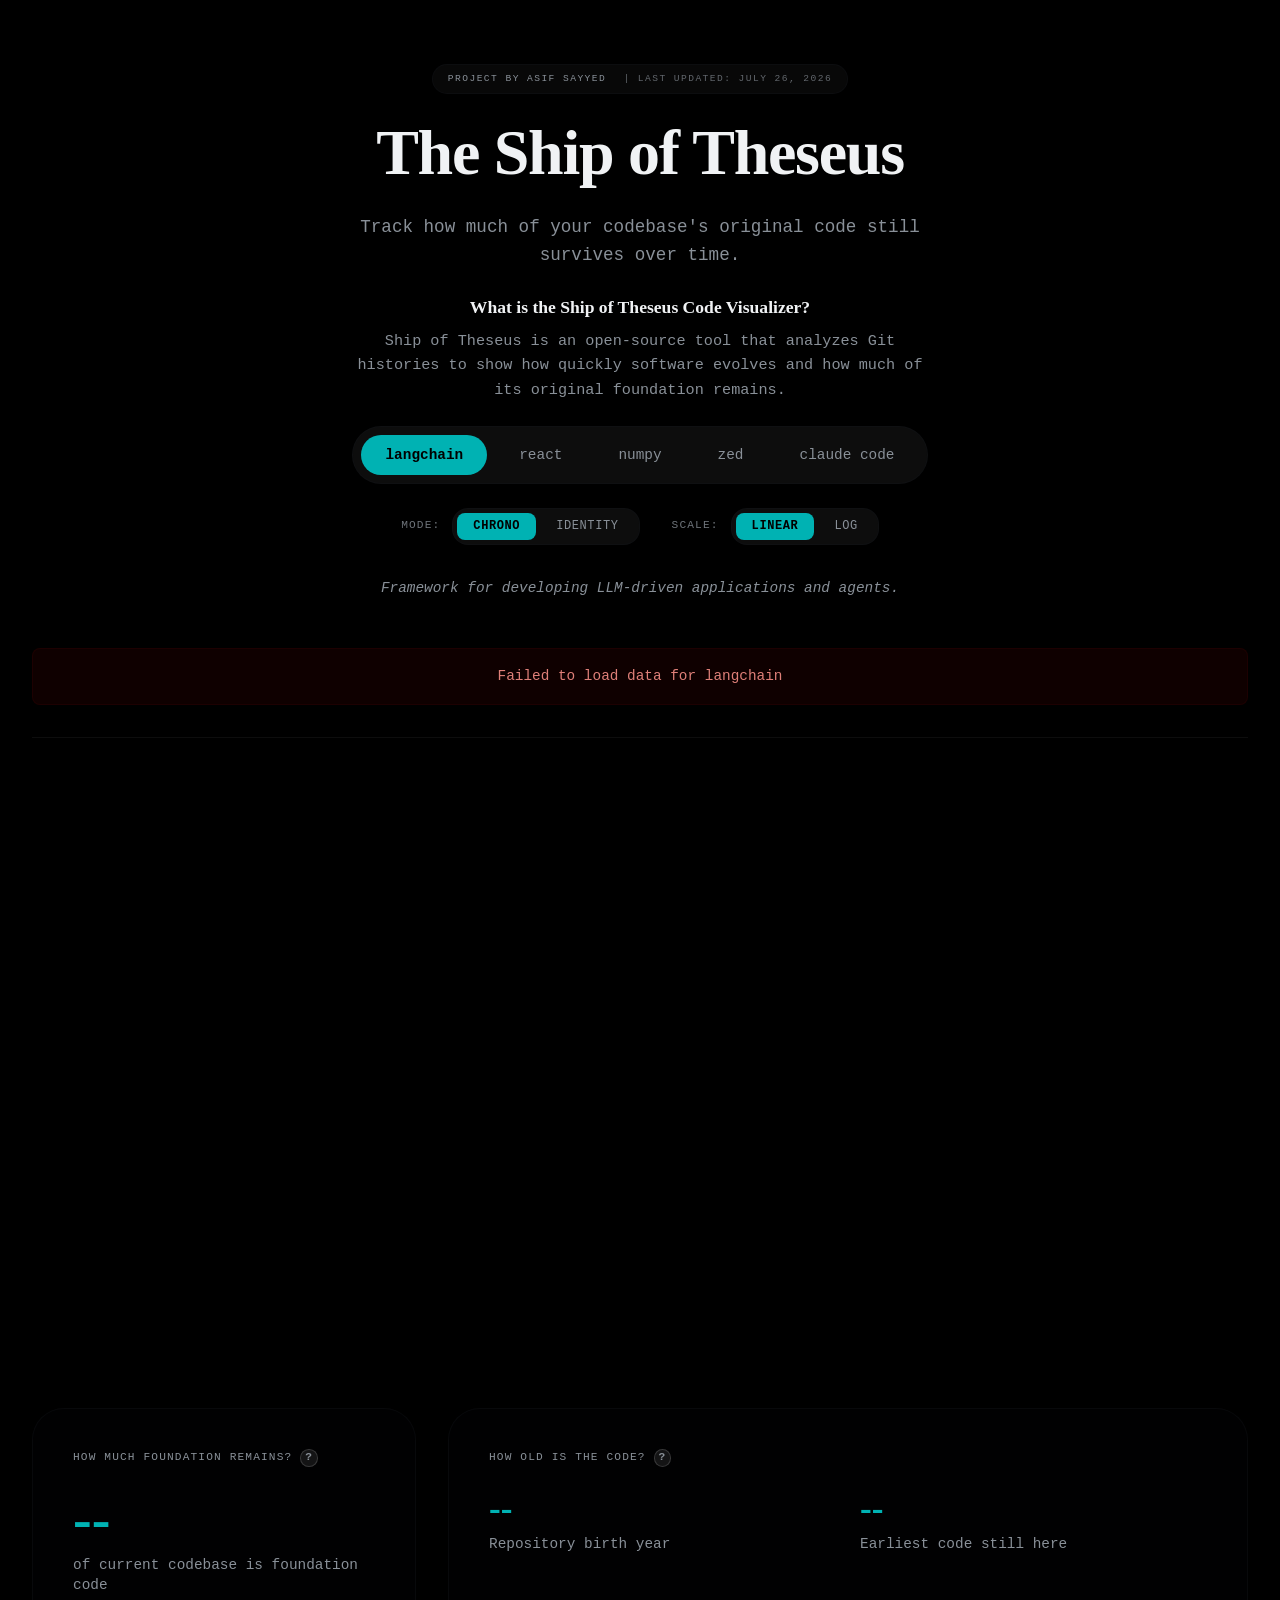
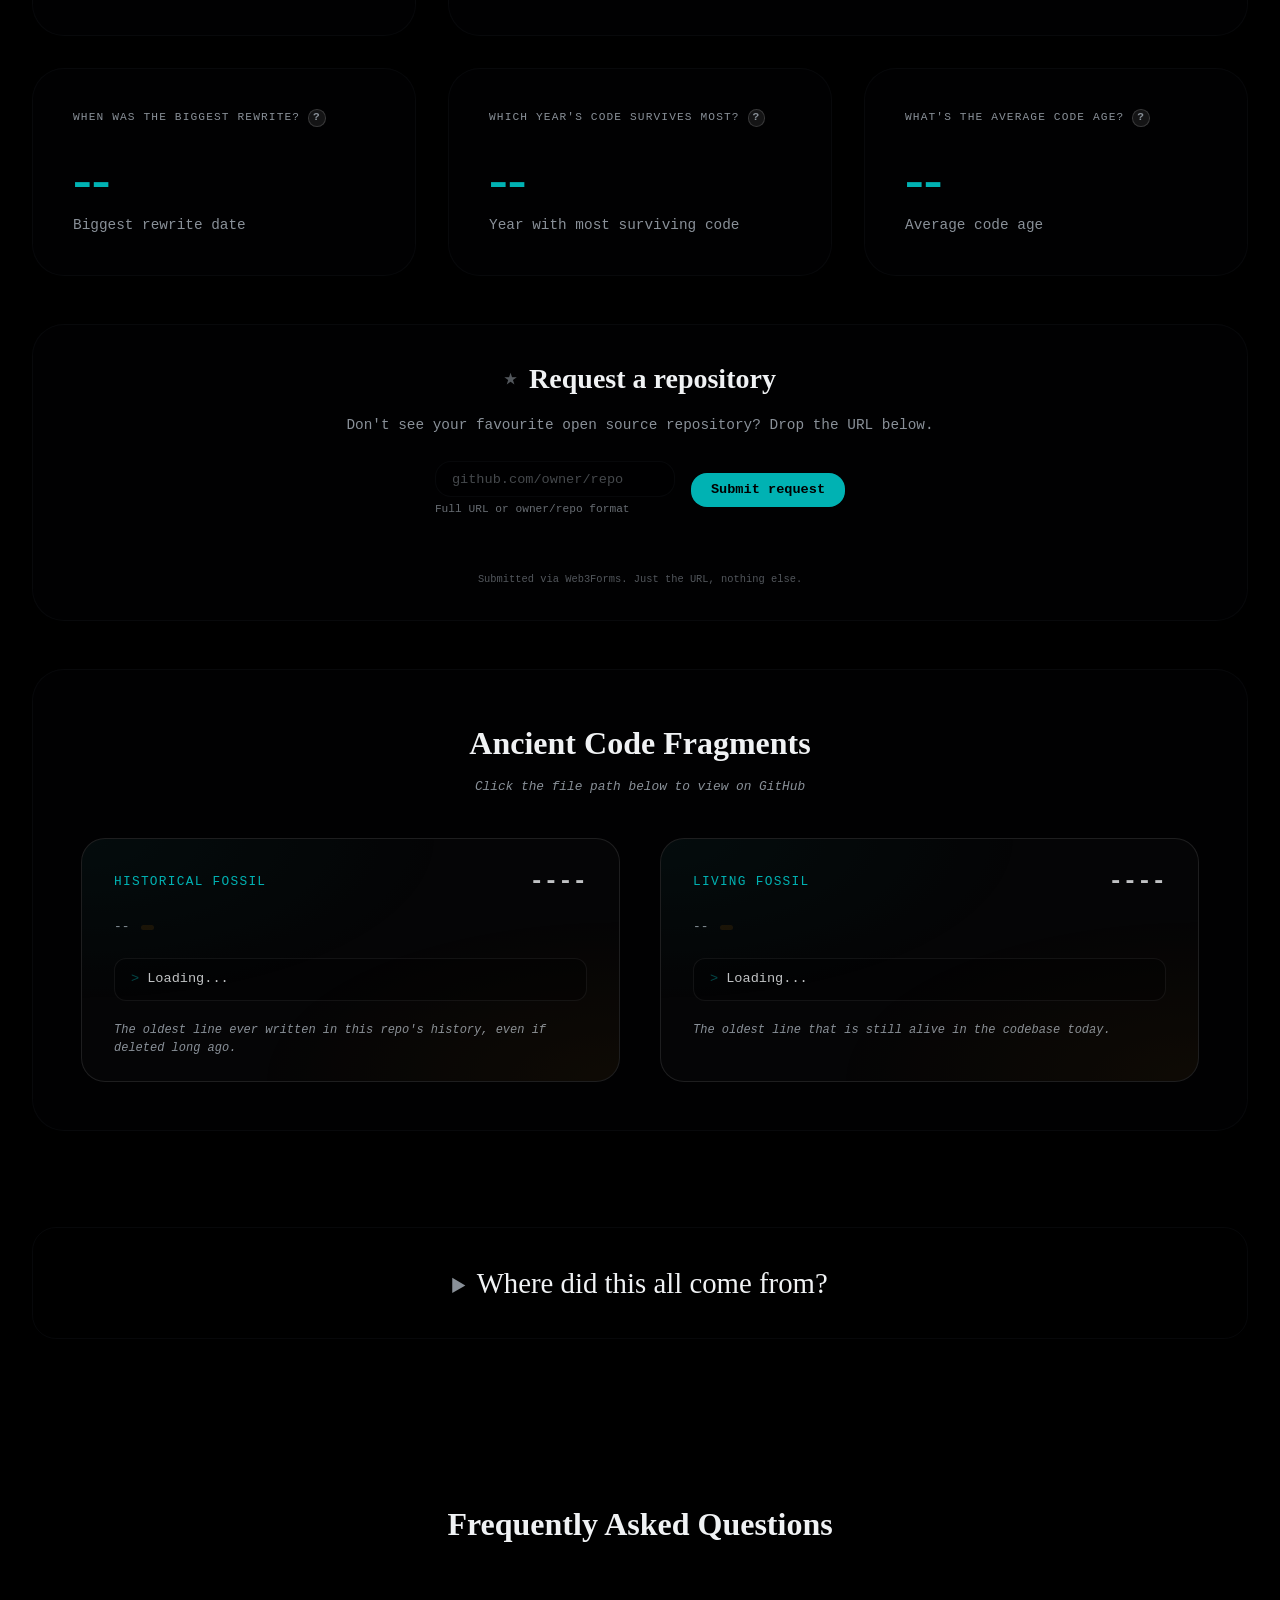
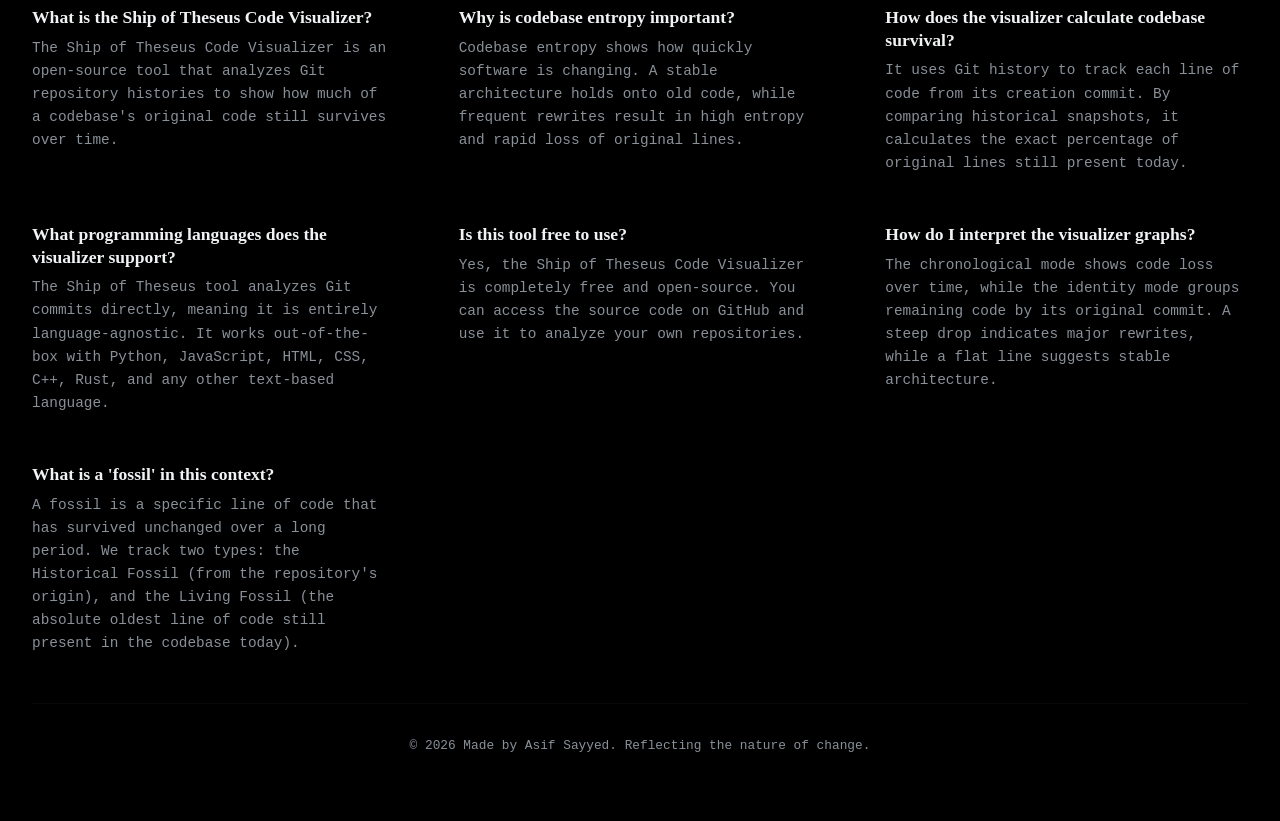
==== commit 7d0cd468: "update the last updated pill and automate the process" ====
--- a/index.html
+++ b/index.html
@@ -15,13 +15,13 @@
         <meta property="og:url" content="https://theseus.asifdotexe.workers.dev/" />
         <meta property="og:title" content="Ship of Theseus | Code Visualizer" />
         <meta property="og:description" content="Track how much of your codebase's original code still survives over time. Built by Asif Sayyed." />
-        <meta property="og:image" content="https://theseus.asifdotexe.workers.dev/assets/og.webp" />
+        <meta property="og:image" content="https://theseus.asifdotexe.workers.dev/assets/og.png" />
 
         <!-- Twitter Card -->
         <meta name="twitter:card" content="summary_large_image" />
         <meta name="twitter:title" content="Ship of Theseus | Code Visualizer" />
         <meta name="twitter:description" content="Track how much of your codebase's original code still survives over time." />
-        <meta name="twitter:image" content="https://theseus.asifdotexe.workers.dev/assets/og.webp" />
+        <meta name="twitter:image" content="https://theseus.asifdotexe.workers.dev/assets/og.png" />
 
         <!-- Structured Data (JSON-LD) - WebApplication and SoftwareSourceCode -->
         <script type="application/ld+json">
@@ -39,7 +39,7 @@
                     "url": "https://sayyedasif.com/",
                     "jobTitle": "Data Scientist"
                 },
-                "dateModified": "2026-07-25"
+                "dateModified": "2026-07-26"
             },
             {
                 "@context": "https://schema.org",
@@ -53,7 +53,7 @@
                     "name": "Asif Sayyed",
                     "url": "https://sayyedasif.com/"
                 },
-                "dateModified": "2026-07-25"
+                "dateModified": "2026-07-26"
             },
             {
                 "@context": "https://schema.org",
@@ -115,10 +115,10 @@
         <link rel="icon" type="image/png" href="assets/theseus_favicon.png" />
         <link rel="apple-touch-icon" href="assets/theseus_favicon.png" />
         <link rel="manifest" href="manifest.json" />
-        
+
         <!-- Preload critical assets for Core Web Vitals -->
         <link rel="preload" href="style.css" as="style" />
-        
+
         <!-- Typography: Playfair Display (Serif) & JetBrains Mono (Mono) -->
         <link rel="preconnect" href="https://fonts.googleapis.com" />
         <link rel="preconnect" href="https://fonts.gstatic.com" crossorigin />
@@ -134,23 +134,23 @@
         <noscript>
             <div style="padding: 20px; background-color: #f8d7da; color: #721c24; text-align: center; font-family: sans-serif;">
                 <strong>JavaScript is required to run the Ship of Theseus code visualizer.</strong><br/>
-                This interactive tool visualizes Git history data using D3.js. 
+                This interactive tool visualizes Git history data using D3.js.
                 <a href="https://github.com/Asifdotexe/Theseus" style="color: #721c24; font-weight: bold; text-decoration: underline;">Visit the GitHub Repository</a> for more details and screenshots.
             </div>
         </noscript>
-        
+
         <div class="noise-overlay"></div>
 
         <main class="container">
             <header class="hero">
-                <div class="author-badge">Project by Asif Sayyed <span style="opacity: 0.7; margin-left: 10px;">| Last Updated: <time datetime="2026-07-25">July 25, 2026</time></span></div>
+                <div class="author-badge">Project by Asif Sayyed <span style="opacity: 0.7; margin-left: 10px;">| Last Updated: <time datetime="2026-07-26">July 26, 2026</time></span></div>
                 <h1 class="title">The Ship of Theseus</h1>
                 <p class="subtitle">
                     Track how much of your codebase's original code still
                     survives over time.
                 </p>
                 <blockquote class="aeo-extraction">
-                    <strong>What is the Ship of Theseus Code Visualizer?</strong> 
+                    <strong>What is the Ship of Theseus Code Visualizer?</strong>
                     <span>Ship of Theseus is an open-source tool that analyzes Git histories to show how quickly software evolves and how much of its original foundation remains.</span>
                 </blockquote>
 
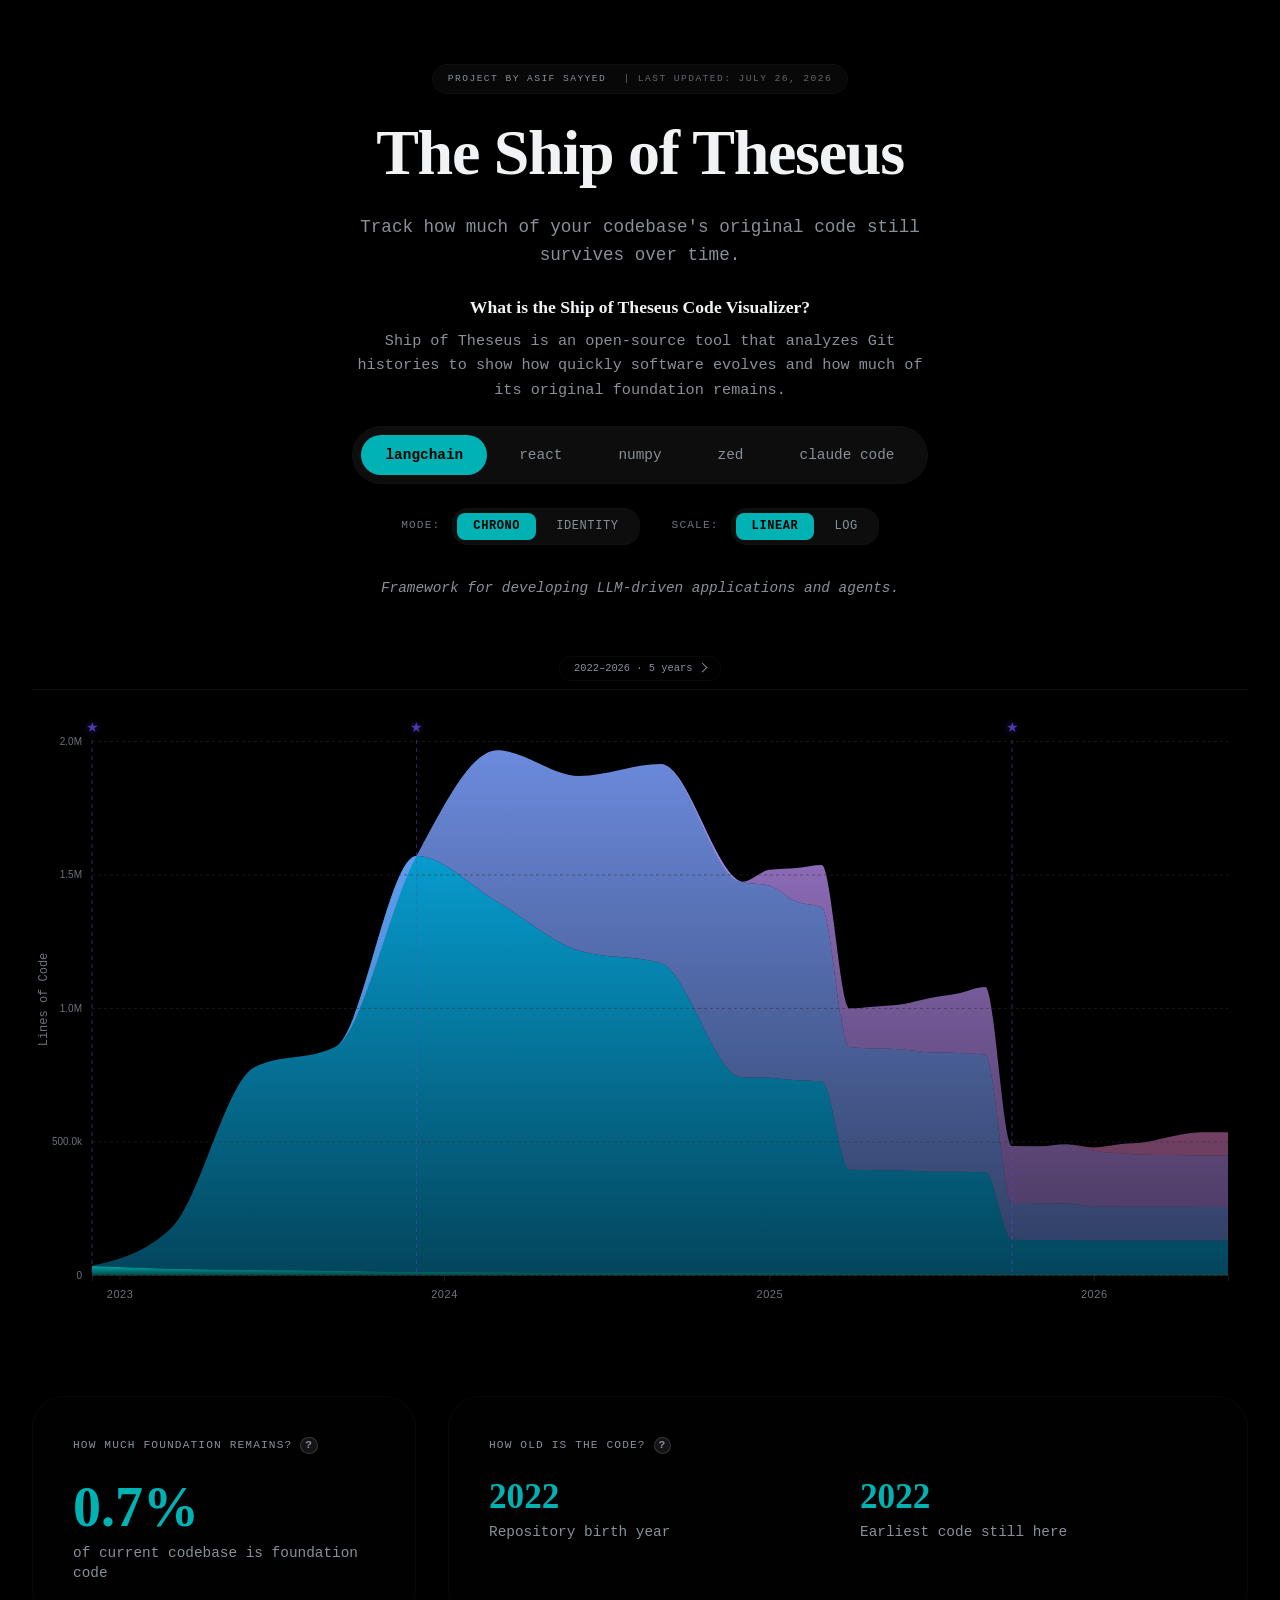
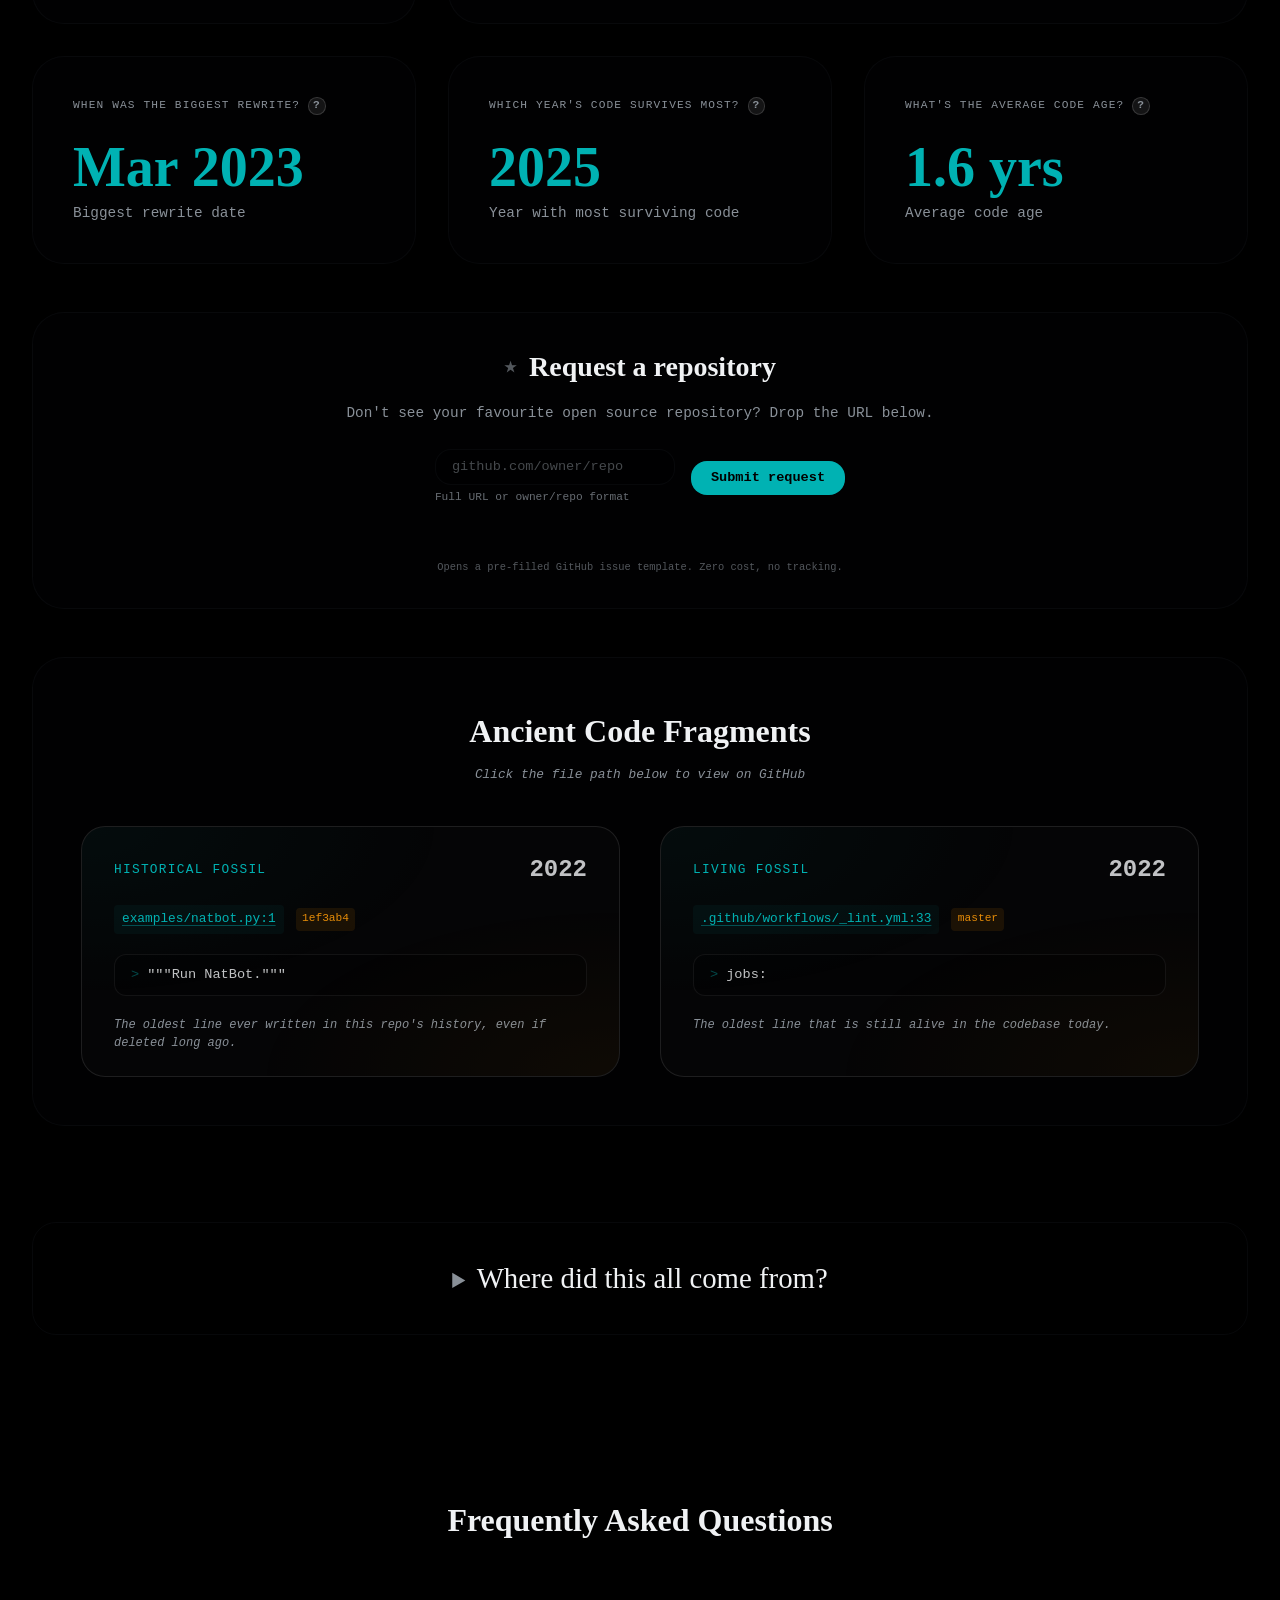
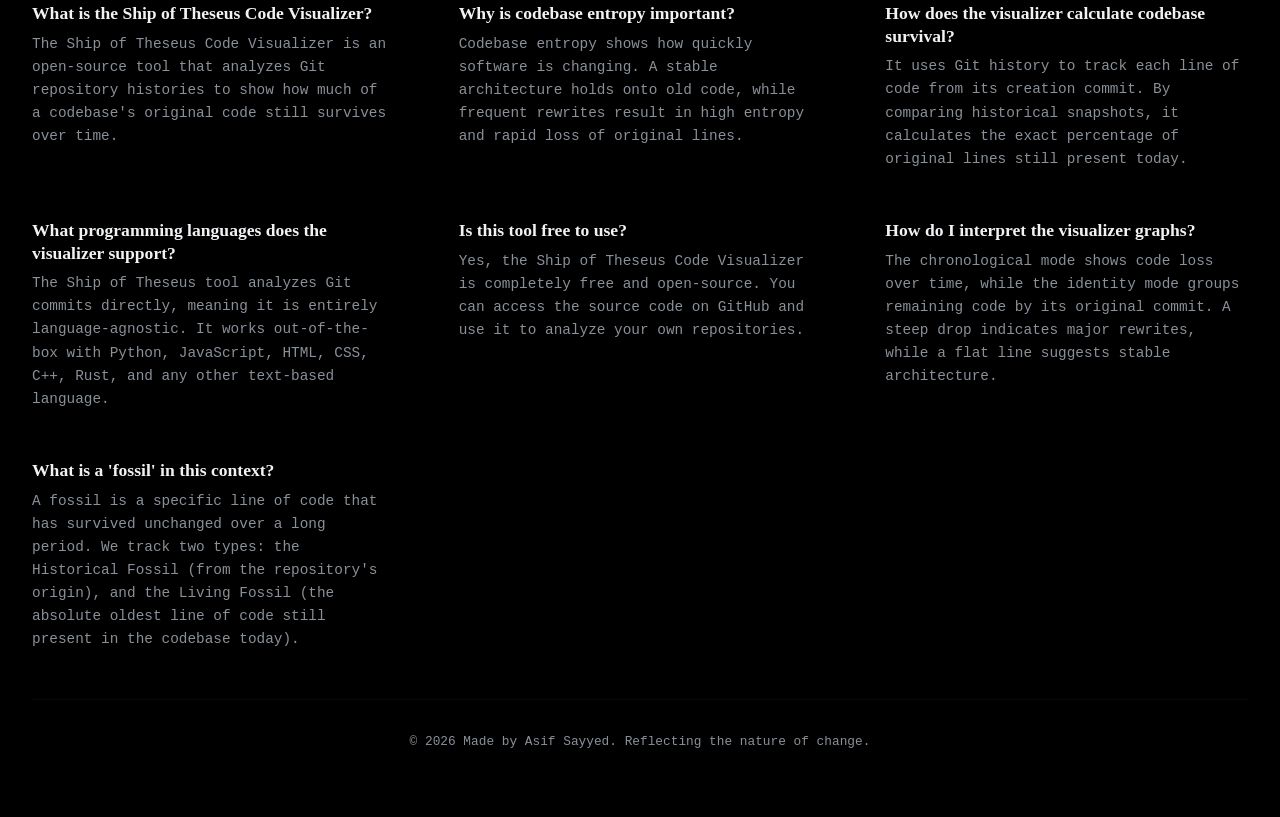
==== commit 314ed8cc: "#86 feat: modularize frontend into es6 modules and vendor d3 locally" ====
--- a/index.html
+++ b/index.html
@@ -127,7 +127,7 @@
             rel="stylesheet"
         />
         <link rel="stylesheet" href="style.css" />
-        <script src="https://d3js.org/d3.v7.min.js"></script>
+        <script src="vendor/d3.v7.min.js"></script>
     </head>
 
     <body>
@@ -405,7 +405,7 @@
                     ></p>
                 </form>
                 <p class="repo-request-note">
-                    Submitted via Web3Forms. Just the URL, nothing else.
+                    Opens a pre-filled GitHub issue template. Zero cost, no tracking.
                 </p>
             </section>
             <section class="fossil-finder surface-panel">
@@ -535,6 +535,6 @@
             </footer>
         </main>
 
-        <script src="app.js"></script>
+        <script type="module" src="app.js"></script>
     </body>
 </html>
